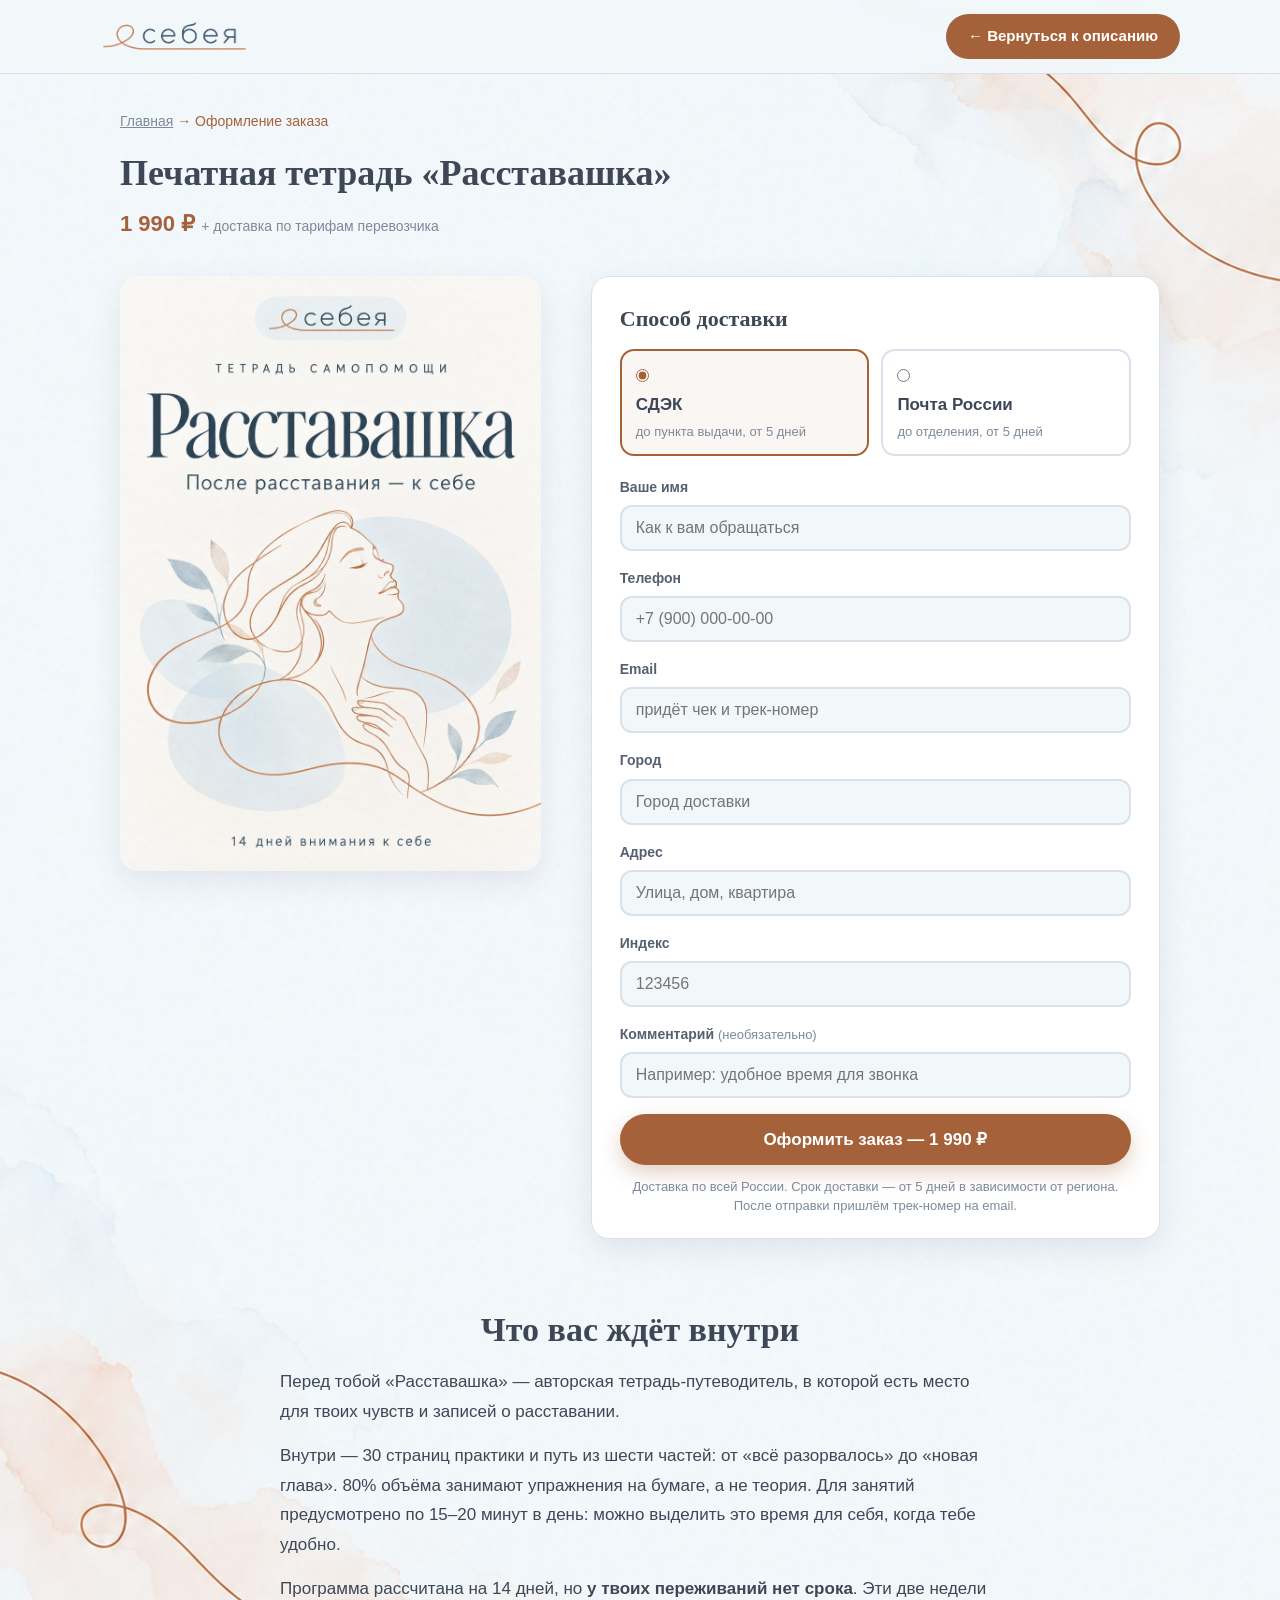
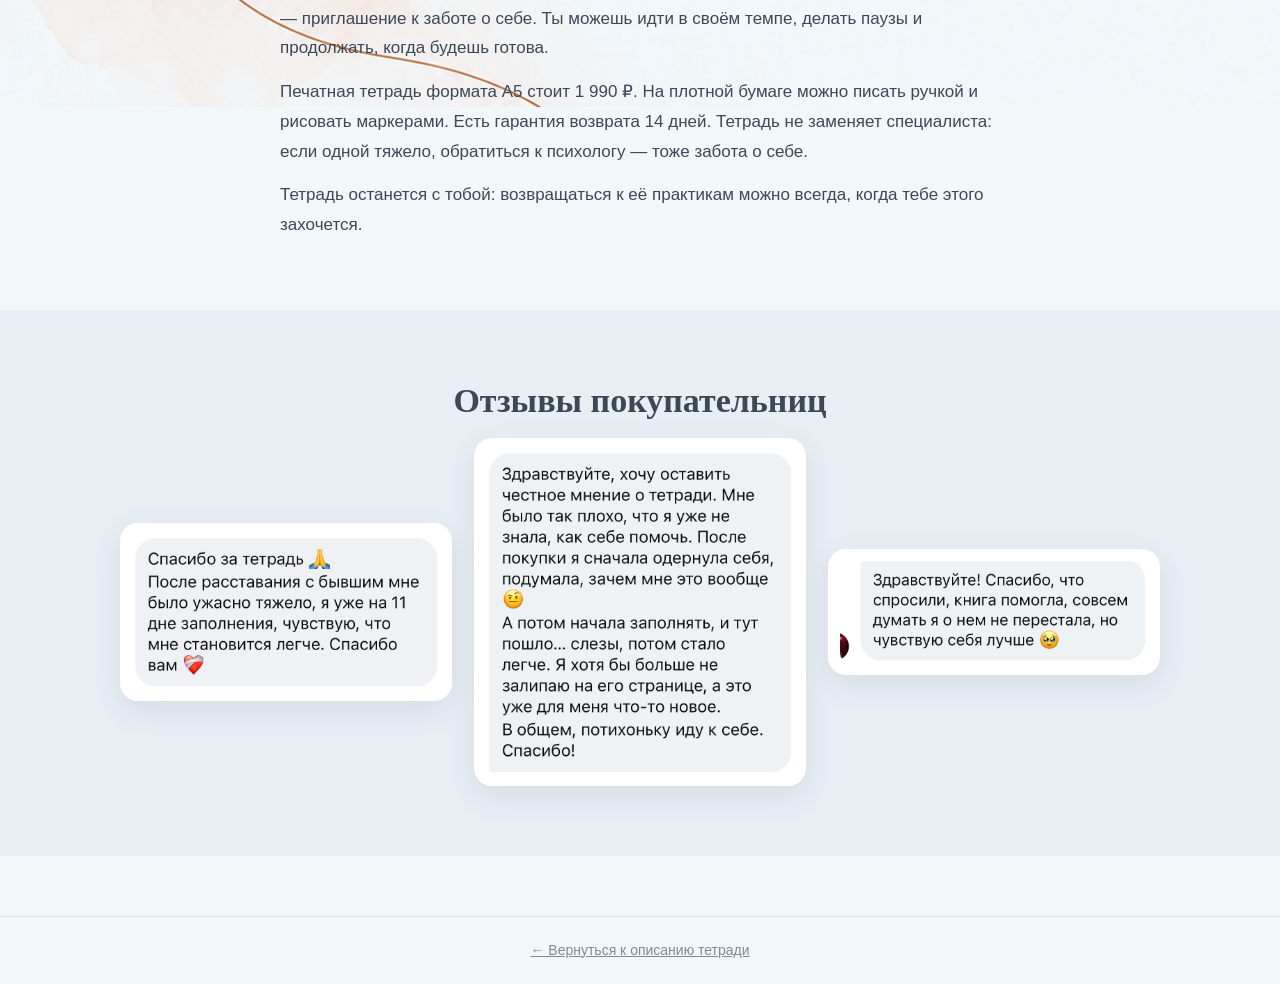
==== checkout-notebook.html @ 8ac8b07c "fix: full-width section backgrounds (checkout-notebook.html)" ====
<!DOCTYPE html>
<html lang="ru">
<head>
  <meta charset="UTF-8">
  <meta name="viewport" content="width=device-width, initial-scale=1.0">
  <title>Оформление заказа — печатная тетрадь «Расставашка» | Себея</title>
  <meta name="description" content="Оформление заказа на печатную тетрадь «Расставашка» — 1 990 ₽. Доставка СДЭК или Почтой России по всей стране.">
  <link rel="stylesheet" href="css/style.css?v=9">
  <link rel="stylesheet" href="css/checkout.css?v=1">
  <link rel="icon" type="image/svg+xml" href="img/logo.svg">

  <!-- Yandex.Metrika counter -->
  <script type="text/javascript">
      (function(m,e,t,r,i,k,a){
          m[i]=m[i]||function(){(m[i].a=m[i].a||[]).push(arguments)};
          m[i].l=1*new Date();
          for (var j = 0; j < document.scripts.length; j++) {if (document.scripts[j].src === r) { return; }}
          k=e.createElement(t),a=e.getElementsByTagName(t)[0],k.async=1,k.src=r,a.parentNode.insertBefore(k,a)
      })(window, document,'script','https://mc.yandex.ru/metrika/tag.js?id=113660247', 'ym');

      ym(113660247, 'init', {ssr:true, webvisor:true, clickmap:true, ecommerce:"dataLayer", referrer: document.referrer, url: location.href, accurateTrackBounce:true, trackLinks:true});
  </script>
  <!-- /Yandex.Metrika counter -->
</head>
<body>
  <noscript><div><img src="https://mc.yandex.ru/watch/113660247" style="position:absolute; left:-9999px;" alt="" /></div></noscript>

  <!-- Шапка -->
  <header class="site-header">
    <div class="container header-inner">
      <a class="logo" href="index.html"><img src="img/logo.png" alt="Себея"></a>
      <a class="header-cta" href="index.html">← Вернуться к описанию</a>
    </div>
  </header>

  <main class="checkout">
    <div class="container">
      <p class="checkout-breadcrumb"><a href="index.html">Главная</a> <span>→ Оформление заказа</span></p>
      <h1 class="checkout-title">Печатная тетрадь «Расставашка»</h1>
      <p class="checkout-price">1 990 ₽ <span class="checkout-price-note">+ доставка по тарифам перевозчика</span></p>

      <div class="checkout-grid">
        <!-- Слева: обложка -->
        <div class="checkout-cover">
          <img src="img/cover.jpg" alt="Обложка печатной тетради «Расставашка» — «Бережно пережить расставание и вернуться к себе»">
        </div>

        <!-- Справа: форма заказа -->
        <form class="checkout-form" data-checkout="notebook" novalidate>
          <h2>Способ доставки</h2>
          <div class="delivery-options">
            <label class="delivery-option is-selected">
              <input type="radio" name="delivery" value="СДЭК" checked>
              <span class="delivery-name">СДЭК</span>
              <span class="delivery-desc">до пункта выдачи, от 5 дней</span>
            </label>
            <label class="delivery-option">
              <input type="radio" name="delivery" value="Почта России">
              <span class="delivery-name">Почта России</span>
              <span class="delivery-desc">до отделения, от 5 дней</span>
            </label>
          </div>

          <div class="field">
            <label for="f-name">Ваше имя</label>
            <input id="f-name" name="name" type="text" required placeholder="Как к вам обращаться" autocomplete="name">
            <span class="field-error">Подскажите имя — так удобнее общаться</span>
          </div>
          <div class="field">
            <label for="f-phone">Телефон</label>
            <input id="f-phone" name="phone" type="tel" required placeholder="+7 (900) 000-00-00" autocomplete="tel">
            <span class="field-error">Нужен телефон — для подтверждения заказа и доставки</span>
          </div>
          <div class="field">
            <label for="f-email">Email</label>
            <input id="f-email" name="email" type="email" required placeholder="придёт чек и трек-номер" autocomplete="email">
            <span class="field-error">Проверьте адрес почты — на неё придёт чек</span>
          </div>
          <div class="field">
            <label for="f-city">Город</label>
            <input id="f-city" name="city" type="text" required placeholder="Город доставки" autocomplete="address-level2">
            <span class="field-error">Подскажите город доставки</span>
          </div>
          <div class="field">
            <label for="f-address">Адрес</label>
            <input id="f-address" name="address" type="text" required placeholder="Улица, дом, квартира" autocomplete="street-address">
            <span class="field-error">Нужен адрес — пункт выдачи или отделение подберём рядом</span>
          </div>
          <div class="field">
            <label for="f-zip">Индекс</label>
            <input id="f-zip" name="zip" type="text" required inputmode="numeric" placeholder="123456" autocomplete="postal-code">
            <span class="field-error">Индекс нужен Почте России, для СДЭК — не обязателен, но помогает</span>
          </div>
          <div class="field">
            <label for="f-comment">Комментарий <span class="optional">(необязательно)</span></label>
            <input id="f-comment" name="comment" type="text" placeholder="Например: удобное время для звонка">
          </div>

          <button type="submit" class="btn btn-primary btn-block">Оформить заказ — 1 990 ₽</button>
          <p class="checkout-small">Доставка по всей России. Срок доставки — от 5 дней в зависимости от региона. После отправки пришлём трек-номер на email.</p>
        </form>
      </div>

    </div>

      <!-- Что вас ждёт внутри -->
      <section class="section">
        <div class="container">
        <h2 class="section-title">Что вас ждёт внутри</h2>
        <!-- Текст от ChatGPT (финальная версия) -->
        <div class="checkout-text">
          <p>Перед тобой «Расставашка» — авторская тетрадь-путеводитель, в которой есть место для твоих чувств и записей о расставании.</p>

          <p>Внутри — 30 страниц практики и путь из шести частей: от «всё разорвалось» до «новая глава». 80% объёма занимают упражнения на бумаге, а не теория. Для занятий предусмотрено по 15–20 минут в день: можно выделить это время для себя, когда тебе удобно.</p>

          <p>Программа рассчитана на 14 дней, но <b>у твоих переживаний нет срока</b>. Эти две недели — приглашение к заботе о себе. Ты можешь идти в своём темпе, делать паузы и продолжать, когда будешь готова.</p>

          <p>Печатная тетрадь формата А5 стоит 1 990 ₽. На плотной бумаге можно писать ручкой и рисовать маркерами. Есть гарантия возврата 14 дней. Тетрадь не заменяет специалиста: если одной тяжело, обратиться к психологу — тоже забота о себе.</p>

          <p>Тетрадь останется с тобой: возвращаться к её практикам можно всегда, когда тебе этого захочется.</p>
        </div>
        </div>
      </section>

      <!-- Отзывы -->
      <section class="section section-alt">
        <div class="container">
        <h2 class="section-title">Отзывы покупательниц</h2>
        <div class="reviews-grid">
          <!-- Отзывы: файлы в img/reviews/ (otziv-1.png … otziv-3.png).
               Новый отзыв — добавь <figure class="review-card"><img src="img/reviews/otziv-N.png" alt="…"></figure> -->
          <figure class="review-card">
            <img src="img/reviews/otziv-2.png" alt="Скрин отзыва: «я уже на 11 дне заполнения, чувствую, что мне становится легче»">
          </figure>
          <figure class="review-card">
            <img src="img/reviews/otziv-1.png" alt="Скрин отзыва: «начала заполнять, и тут пошло… слёзы, потом стало легче. Я хотя бы больше не залипаю на его странице»">
          </figure>
          <figure class="review-card">
            <img src="img/reviews/otziv-3.png" alt="Скрин отзыва: «совсем думать о нём не перестала, но чувствую себя лучше»">
          </figure>
        </div>
        </div>
      </section>
  </main>

  <footer class="checkout-footer">
    <div class="container">
      <a href="index.html">← Вернуться к описанию тетради</a>
    </div>
  </footer>

  <script src="js/main.js?v=10"></script>
  <script src="js/checkout.js?v=1"></script>
</body>
</html>
---- css/style.css ----
/* ============================================================
   СЕБЕЯ — бренд авторских психологических путеводителей
   Палитра из логотипа: нежно-голубоватый фон, чернильные
   буквы, медная петля
   ============================================================ */

:root {
  --bg: #F2F7FA;
  --bg-soft: #E7EEF4;
  --text: #3E4756;
  --primary: #A5623A;
  --primary-dark: #8A4E2C;
  --secondary: #556070;
  --muted: #7E8A99;
  --line: #D9E2EA;
  --white: #FFFFFF;
  --shadow: 0 10px 30px rgba(62, 71, 86, 0.10);
  --radius: 18px;
}

* { box-sizing: border-box; margin: 0; padding: 0; }

html { scroll-behavior: smooth; }

body {
  font-family: "Trebuchet MS", Verdana, Arial, sans-serif;
  background-color: var(--bg);
  background-image: url("../img/bg.jpg");
  background-repeat: no-repeat;
  background-position: center top;
  background-size: cover;
  background-attachment: fixed;
  color: var(--text);
  line-height: 1.65;
  font-size: 17px;
}

h1, h2, h3 { font-family: Georgia, "Times New Roman", serif; line-height: 1.25; }

img { max-width: 100%; display: block; }

a { color: var(--primary); }
a:hover { color: var(--primary-dark); }

.container { max-width: 1080px; margin: 0 auto; padding: 0 20px; }

/* ---------- Кнопки ---------- */

.btn {
  display: inline-block;
  border: none;
  cursor: pointer;
  text-decoration: none;
  font-family: inherit;
  font-size: 17px;
  font-weight: bold;
  padding: 15px 32px;
  border-radius: 999px;
  transition: transform 0.15s ease, background 0.15s ease, box-shadow 0.15s ease;
  text-align: center;
}

.btn-primary {
  background: var(--primary);
  color: var(--white);
  box-shadow: 0 8px 20px rgba(165, 98, 58, 0.30);
}
.btn-primary:hover {
  background: var(--primary-dark);
  color: var(--white);
  transform: translateY(-2px);
}

.btn-ghost {
  background: transparent;
  color: var(--primary);
  border: 2px solid var(--primary);
}
.btn-ghost:hover { background: rgba(165, 98, 58, 0.08); color: var(--primary-dark); }

.btn-block { display: block; width: 100%; }
.btn:disabled { opacity: 0.5; cursor: not-allowed; transform: none; }

/* ---------- Шапка ---------- */

.site-header {
  position: sticky;
  top: 0;
  z-index: 50;
  background: rgba(242, 247, 250, 0.95);
  backdrop-filter: blur(6px);
  border-bottom: 1px solid var(--line);
}

.header-inner {
  display: flex;
  align-items: center;
  justify-content: space-between;
  gap: 20px;
  padding: 14px 0;
}

.logo {
  display: inline-flex;
  align-items: center;
  flex-shrink: 0;
  text-decoration: none;
}
.logo img {
  height: 34px;
  width: auto;
  display: block;
}

.main-nav { display: flex; gap: 26px; flex-wrap: wrap; }
.main-nav a {
  color: var(--muted);
  text-decoration: none;
  font-size: 15px;
}
.main-nav a:hover { color: var(--primary); }

.header-cta {
  background: var(--primary);
  color: var(--white);
  border-radius: 999px;
  padding: 10px 22px;
  font-weight: bold;
  text-decoration: none;
  font-size: 15px;
  transition: background 0.15s, transform 0.15s;
}
.header-cta:hover { background: var(--primary-dark); color: var(--white); transform: translateY(-1px); }

/* ---------- Hero ---------- */

.hero { padding: 70px 0 80px; }

.hero-grid {
  display: grid;
  grid-template-columns: 1.1fr 0.9fr;
  gap: 50px;
  align-items: center;
}

.eyebrow {
  display: inline-block;
  background: var(--bg-soft);
  border-radius: 999px;
  padding: 7px 16px;
  font-size: 14px;
  letter-spacing: 2px;
  text-transform: uppercase;
  color: var(--secondary);
  font-weight: bold;
  margin-bottom: 22px;
}

.hero h1 { font-size: 44px; margin-bottom: 20px; }
.hero h1 em { color: var(--primary); font-style: normal; }

.lead { font-size: 19px; color: var(--muted); margin-bottom: 30px; max-width: 520px; }

.hero-actions { display: flex; align-items: center; gap: 14px; flex-wrap: wrap; margin-bottom: 22px; }

.hero-note { font-size: 14px; color: var(--muted); }

.hero-image { position: relative; }
.hero-image img { border-radius: var(--radius); box-shadow: var(--shadow); }

/* ---------- Секции ---------- */

.section { padding: 70px 0; }
.section-alt { background: var(--bg-soft); }

.section-title {
  font-size: 34px;
  text-align: center;
  margin-bottom: 16px;
}
.section-sub {
  text-align: center;
  color: var(--muted);
  max-width: 640px;
  margin: 0 auto 46px;
}

/* ---------- Блок «знакомо?» ---------- */

.pains-grid {
  display: grid;
  grid-template-columns: repeat(3, 1fr);
  gap: 22px;
}

.pain {
  background: var(--white);
  border-radius: var(--radius);
  padding: 28px;
  box-shadow: var(--shadow);
}
.pain h3 { font-size: 20px; margin-bottom: 10px; }
.pain p { color: var(--muted); font-size: 15px; }
.pain .num {
  display: inline-flex;
  width: 42px; height: 42px;
  border-radius: 50%;
  background: rgba(165, 98, 58, 0.14);
  color: var(--primary);
  align-items: center;
  justify-content: center;
  font-weight: bold;
  font-size: 18px;
  margin-bottom: 14px;
  font-family: Georgia, serif;
}

/* ---------- Что внутри ---------- */

.parts { display: grid; grid-template-columns: repeat(2, 1fr); gap: 22px; }

.part {
  display: flex;
  gap: 20px;
  background: var(--white);
  border-radius: var(--radius);
  padding: 26px;
  box-shadow: var(--shadow);
  align-items: flex-start;
}
.part-icon {
  flex: none;
  width: 64px;
  display: flex;
  align-items: center;
  justify-content: center;
}
.part-icon img { width: 100%; height: auto; display: block; }

/* ---------- Декоративные полосы и разделители ---------- */

.decor-band {
  display: flex;
  justify-content: center;
  padding: 0 20px 26px;
}
.decor-band img {
  width: min(430px, 86vw);
  height: auto;
}

.section-divider {
  display: flex;
  justify-content: center;
  padding-top: 46px;
}
.section-divider img {
  width: min(680px, 92%);
  height: auto;
  opacity: 0.9;
}
.part h3 { font-size: 19px; margin-bottom: 6px; }
.part p { color: var(--muted); font-size: 15px; }

/* ---------- Преимущества ---------- */

.features-grid {
  display: grid;
  grid-template-columns: repeat(4, 1fr);
  gap: 22px;
}
.feature {
  text-align: center;
  padding: 30px 20px;
  background: var(--white);
  border-radius: var(--radius);
  box-shadow: var(--shadow);
}
.feature .icon {
  font-size: 40px;
  display: block;
  margin-bottom: 12px;
}
.feature h3 { font-size: 18px; margin-bottom: 8px; }
.feature p { font-size: 14px; color: var(--muted); }

/* ---------- Карточки товаров (PDF / печатная) ---------- */

.plan-cards { display: grid; grid-template-columns: repeat(2, 1fr); gap: 26px; align-items: stretch; }

.plan {
  position: relative;
  background: var(--white);
  border: 2px solid var(--line);
  border-radius: var(--radius);
  padding: 36px 32px;
  box-shadow: var(--shadow);
  display: flex;
  flex-direction: column;
  text-align: center;
}
.plan.best { border: 3px solid var(--primary); }

.plan-badge {
  position: absolute;
  top: -15px;
  left: 50%;
  transform: translateX(-50%);
  background: var(--primary);
  color: var(--white);
  border-radius: 999px;
  padding: 6px 18px;
  font-size: 13px;
  font-weight: bold;
  letter-spacing: 1px;
  text-transform: uppercase;
  white-space: nowrap;
}

.plan .plan-name { font-size: 14px; font-weight: bold; letter-spacing: 2px; text-transform: uppercase; color: var(--muted); }
.plan .plan-price { font-family: Georgia, serif; font-size: 42px; margin: 12px 0 4px; }
.plan .plan-old { color: var(--muted); text-decoration: line-through; font-size: 16px; margin-bottom: 4px; }
.plan .plan-save { font-size: 14px; color: var(--primary); font-weight: bold; margin-bottom: 18px; }
.plan ul { list-style: none; text-align: left; margin-bottom: 24px; flex: 1; }
.plan li { padding: 7px 0; font-size: 15px; }
.plan li::before { content: "✓"; color: var(--primary); font-weight: bold; margin-right: 10px; }
.plan li.deny::before { content: "—"; color: var(--muted); }

.plan .btn { width: 100%; }

/* ---------- Сравнение с психологом ---------- */

.compare-grid { display: grid; grid-template-columns: repeat(2, 1fr); gap: 26px; align-items: stretch; }

.compare-note {
  text-align: center;
  font-size: 15px;
  color: var(--muted);
  max-width: 720px;
  margin: 30px auto 0;
}

.compare-gain {
  display: flex;
  justify-content: center;
  gap: 40px;
  flex-wrap: wrap;
  margin-top: 34px;
}
.gain-item {
  background: var(--white);
  border-radius: 16px;
  box-shadow: var(--shadow);
  padding: 20px 30px;
  text-align: center;
}
.gain-item .gain-num { font-family: Georgia, serif; font-size: 30px; font-weight: bold; color: var(--primary); }
.gain-item .gain-label { font-size: 14px; color: var(--muted); }

/* ---------- Как получишь ---------- */

.steps { display: grid; grid-template-columns: repeat(3, 1fr); gap: 22px; counter-reset: step; }
.step {
  position: relative;
  background: var(--white);
  border-radius: var(--radius);
  padding: 30px 26px;
  box-shadow: var(--shadow);
}
.step::before {
  counter-increment: step;
  content: counter(step);
  position: absolute;
  top: -18px; left: 26px;
  background: var(--primary);
  color: var(--white);
  width: 36px; height: 36px;
  border-radius: 50%;
  display: flex;
  align-items: center;
  justify-content: center;
  font-weight: bold;
  font-family: Georgia, serif;
  font-size: 18px;
}
.step h3 { font-size: 19px; margin-bottom: 8px; margin-top: 8px; }
.step p { font-size: 15px; color: var(--muted); }

/* ---------- Отзывы ---------- */

.reviews-grid { display: grid; grid-template-columns: repeat(3, 1fr); gap: 22px; }
.review {
  background: var(--white);
  border-radius: var(--radius);
  padding: 28px;
  box-shadow: var(--shadow);
  display: flex;
  flex-direction: column;
  gap: 14px;
}
.review .stars { color: #E8A93C; letter-spacing: 3px; font-size: 18px; }
.review p { font-size: 15px; flex: 1; }
.review-author {
  display: flex;
  align-items: center;
  gap: 12px;
  font-size: 14px;
  color: var(--muted);
  font-weight: bold;
}
.review-author img {
  width: 44px;
  height: auto;
  display: block;
}

/* ---------- FAQ ---------- */

.faq { max-width: 760px; margin: 0 auto; }
.faq details {
  background: var(--white);
  border-radius: 14px;
  box-shadow: var(--shadow);
  margin-bottom: 14px;
  padding: 0 26px;
  overflow: hidden;
}
.faq summary {
  cursor: pointer;
  list-style: none;
  font-weight: bold;
  font-size: 17px;
  padding: 20px 0;
  position: relative;
}
.faq summary::after {
  content: "+";
  position: absolute;
  right: 4px; top: 50%;
  transform: translateY(-50%);
  font-size: 24px;
  color: var(--primary);
}
.faq details[open] summary::after { content: "–"; }
.faq details p { padding: 0 0 20px; color: var(--muted); font-size: 15px; }

/* ---------- Финальный CTA ---------- */

.final-cta {
  background: linear-gradient(135deg, var(--primary) 0%, var(--primary-dark) 100%);
  color: var(--white);
  text-align: center;
  padding: 80px 0;
  border-radius: 28px;
  margin: 70px 20px;
}
.final-cta h2 { font-size: 36px; margin-bottom: 14px; }
.final-cta p { opacity: 0.9; max-width: 560px; margin: 0 auto 30px; }
.final-cta-actions { display: flex; justify-content: center; gap: 14px; flex-wrap: wrap; }
.final-cta .btn { background: var(--white); color: var(--primary-dark); }
.final-cta .btn:hover { background: var(--bg-soft); transform: translateY(-2px); }
.final-cta .btn-ghost {
  background: transparent;
  color: var(--white);
  border: 2px solid rgba(255, 255, 255, 0.85);
}
.final-cta .btn-ghost:hover { background: rgba(255, 255, 255, 0.12); color: var(--white); }

/* ---------- Подвал ---------- */

.site-footer {
  border-top: 1px solid var(--line);
  padding: 40px 0;
  color: var(--muted);
  font-size: 14px;
}
.footer-inner {
  display: flex;
  justify-content: space-between;
  align-items: center;
  gap: 20px;
  flex-wrap: wrap;
}
.footer-links { display: flex; gap: 22px; }
.footer-links a { color: var(--muted); text-decoration: none; }
.footer-links a:hover { color: var(--primary); }

/* ---------- Уведомления ---------- */

.toast {
  position: fixed;
  bottom: 26px;
  left: 50%;
  transform: translateX(-50%) translateY(20px);
  background: var(--text);
  color: var(--white);
  padding: 14px 26px;
  border-radius: 999px;
  font-size: 15px;
  opacity: 0;
  pointer-events: none;
  transition: opacity 0.25s ease, transform 0.25s ease;
  z-index: 100;
  box-shadow: var(--shadow);
}
.toast.show { opacity: 1; transform: translateX(-50%) translateY(0); }

/* ---------- Адаптивность ---------- */

@media (max-width: 900px) {
  .hero-grid { grid-template-columns: 1fr; }
  .hero h1 { font-size: 34px; }
  .pains-grid, .features-grid, .reviews-grid, .steps, .plan-cards, .compare-grid { grid-template-columns: 1fr 1fr; }
  .parts { grid-template-columns: 1fr; }
}

@media (max-width: 560px) {
  .pains-grid, .features-grid, .reviews-grid, .steps, .plan-cards, .compare-grid { grid-template-columns: 1fr; }
  .main-nav { display: none; }
  .compare-gain { gap: 14px; }

  /* Шапка на телефоне: просторные отступы от краёв экрана */
  .site-header .container { padding: 0 24px; }
  .header-inner { padding: 10px 0; }
  .logo img { height: 24px; }
  .header-cta { padding: 8px 14px; font-size: 13px; }

  /* Плашка-подпись: текст по центру, на двух строках */
  .eyebrow { display: block; text-align: center; }
}
---- css/checkout.css ----
/* ============================================================
   СЕБЕЯ — стили чекаут-страниц (checkout-notebook.html, checkout-pdf.html)
   Палитра и кнопки наследуются из style.css
   ============================================================ */

/* ---------- Хлебная крошка и заголовок ---------- */

.checkout { padding: 36px 0 60px; }

.checkout-breadcrumb {
  font-size: 14px;
  color: var(--muted);
  margin-bottom: 18px;
}
.checkout-breadcrumb a { color: var(--muted); }
.checkout-breadcrumb span { color: var(--primary); }

.checkout-title { font-size: 36px; margin-bottom: 10px; }

.checkout-price { font-size: 22px; color: var(--primary); font-weight: bold; margin-bottom: 34px; }
.checkout-price .checkout-price-note { font-size: 14px; color: var(--muted); font-weight: normal; }

/* ---------- Сетка: обложка + форма ---------- */

.checkout-grid {
  display: grid;
  grid-template-columns: 0.85fr 1.15fr;
  gap: 50px;
  align-items: start;
}

.checkout-cover img {
  border-radius: var(--radius);
  box-shadow: var(--shadow);
  width: 100%;
}

/* ---------- Форма ---------- */

.checkout-form {
  background: var(--white);
  border: 1px solid var(--line);
  border-radius: var(--radius);
  padding: 28px 28px 22px;
  box-shadow: var(--shadow);
}

.checkout-form h2 { font-size: 22px; margin-bottom: 16px; }

.delivery-options { display: grid; grid-template-columns: 1fr 1fr; gap: 12px; margin-bottom: 20px; }

.delivery-option {
  display: block;
  border: 2px solid var(--line);
  border-radius: 14px;
  padding: 12px 14px;
  cursor: pointer;
  transition: border-color 0.15s, background 0.15s;
}
.delivery-option:hover { border-color: var(--primary); }
.delivery-option input { margin-right: 8px; accent-color: var(--primary); }
.delivery-option.is-selected {
  border-color: var(--primary);
  background: rgba(165, 98, 58, 0.06);
}
.delivery-name { font-weight: bold; display: block; }
.delivery-desc { font-size: 13px; color: var(--muted); display: block; margin-top: 2px; }

.field { margin-bottom: 16px; }
.field label {
  display: block;
  font-size: 14px;
  color: var(--secondary);
  margin-bottom: 6px;
  font-weight: bold;
}
.field .optional { color: var(--muted); font-weight: normal; font-size: 13px; }
.field input {
  width: 100%;
  font-family: inherit;
  font-size: 16px;
  color: var(--text);
  background: var(--bg);
  border: 2px solid var(--line);
  border-radius: 12px;
  padding: 12px 14px;
  outline: none;
  transition: border-color 0.15s;
}
.field input:focus { border-color: var(--primary); }
.field input.is-invalid { border-color: #C0392B; }

.field-error { display: none; font-size: 13px; color: #C0392B; margin-top: 5px; }
.field-error.is-visible { display: block; }

.checkout-small {
  font-size: 13px;
  color: var(--muted);
  text-align: center;
  margin-top: 12px;
  line-height: 1.5;
}

/* ---------- Текст «что вас ждёт» ---------- */

.checkout-text {
  max-width: 720px;
  margin: 0 auto;
  font-size: 17px;
  color: var(--text);
  line-height: 1.75;
}
.checkout-text p + p { margin-top: 14px; }
.checkout-text ul { margin: 14px 0 0 22px; }
.checkout-text li { margin-bottom: 6px; }
.checkout-text .accent { color: var(--primary); font-weight: bold; }

/* ---------- Отзывы: сетка — все три карточки видны сразу ---------- */

.reviews-grid {
  display: grid;
  grid-template-columns: repeat(3, 1fr);
  gap: 22px;
  align-items: center; /* середины карточек идут по одной невидимой полосе */
}

.review-card {
  background: var(--white);
  border-radius: var(--radius);
  box-shadow: var(--shadow);
  padding: 12px;
  margin: 0;
  display: flex;
  flex-direction: column;
}
.review-card img {
  width: 100%;
  height: auto;
  border-radius: 10px;
  display: block;
}

/* ---------- Подвал чекаута ---------- */

.checkout-footer {
  border-top: 1px solid var(--line);
  padding: 22px 0;
  font-size: 14px;
  color: var(--muted);
  text-align: center;
}
.checkout-footer a { color: var(--muted); }

/* ---------- Адаптив ---------- */

@media (max-width: 780px) {
  .checkout-grid { grid-template-columns: 1fr; gap: 28px; }
  .checkout-cover { max-width: 420px; margin: 0 auto; }
  .checkout-title { font-size: 30px; }
  .checkout-form { padding: 20px 18px 16px; }
  .reviews-grid { grid-template-columns: 1fr; }
}
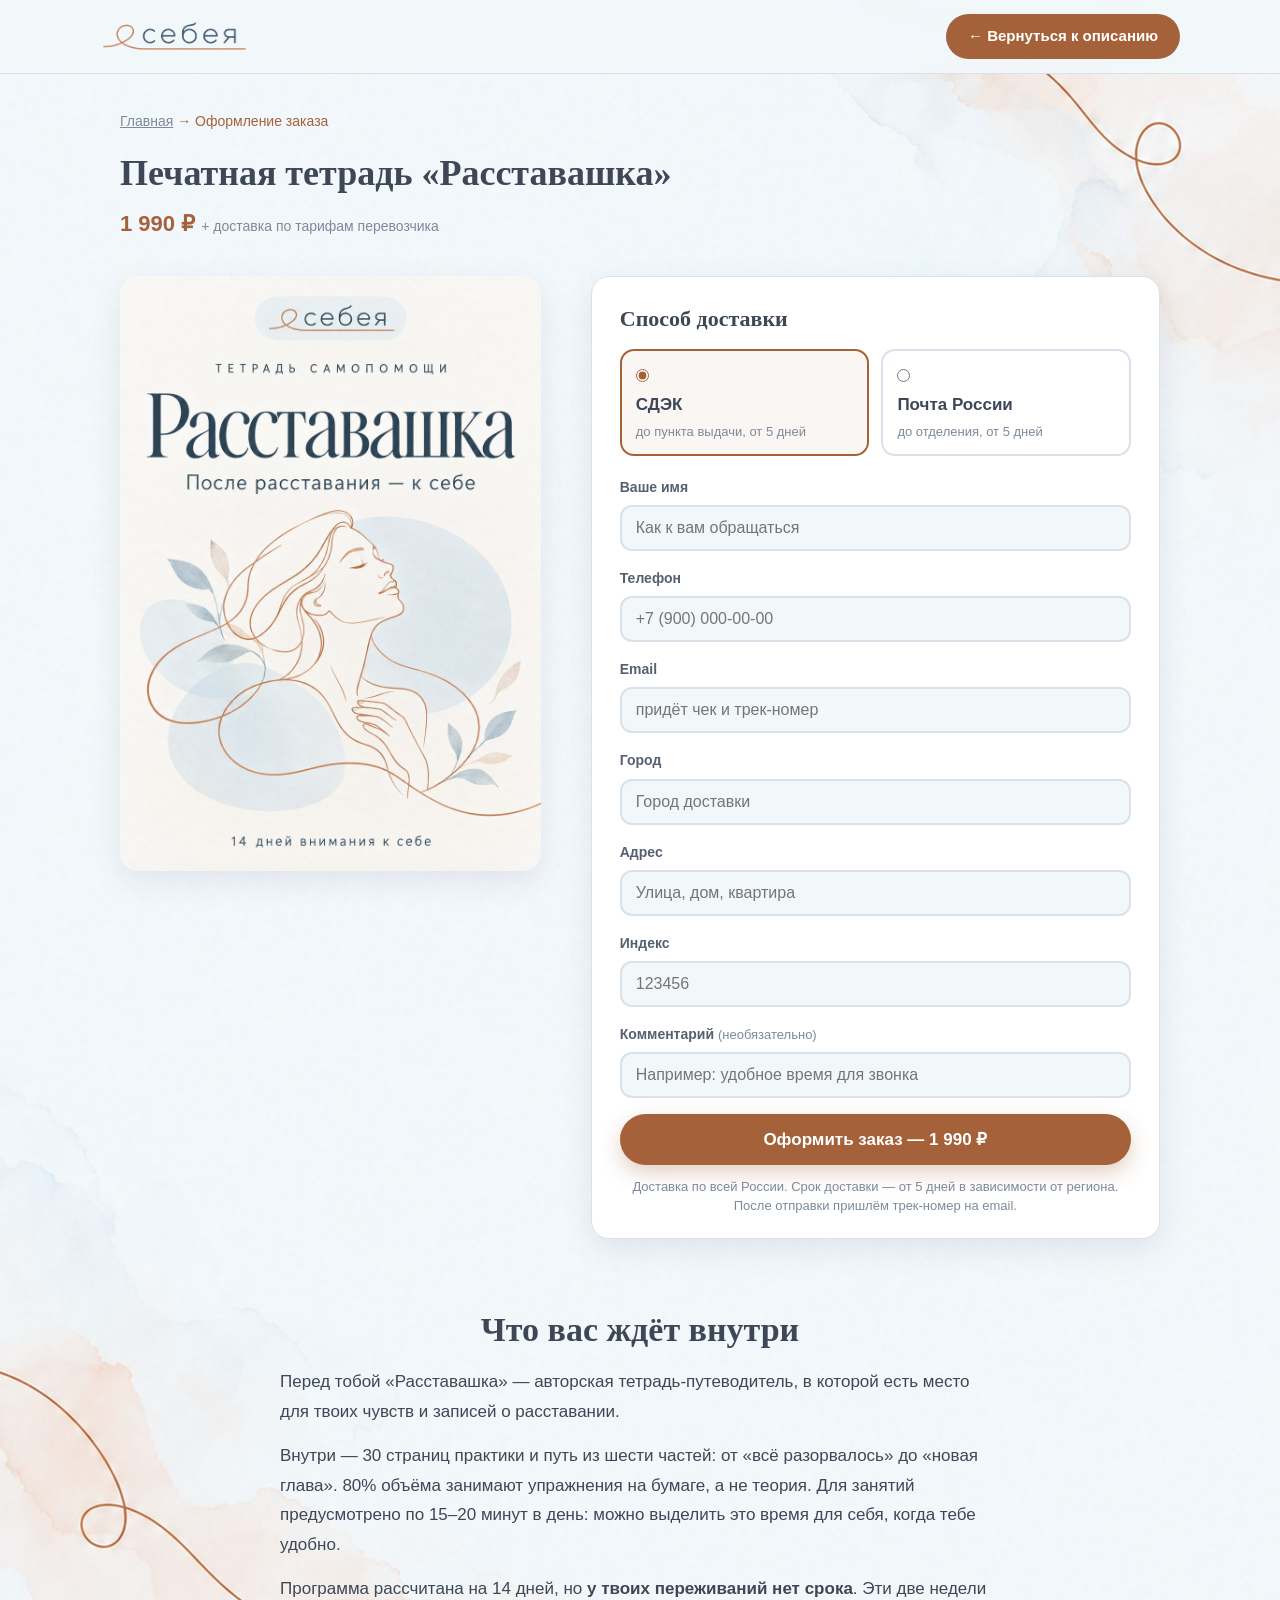
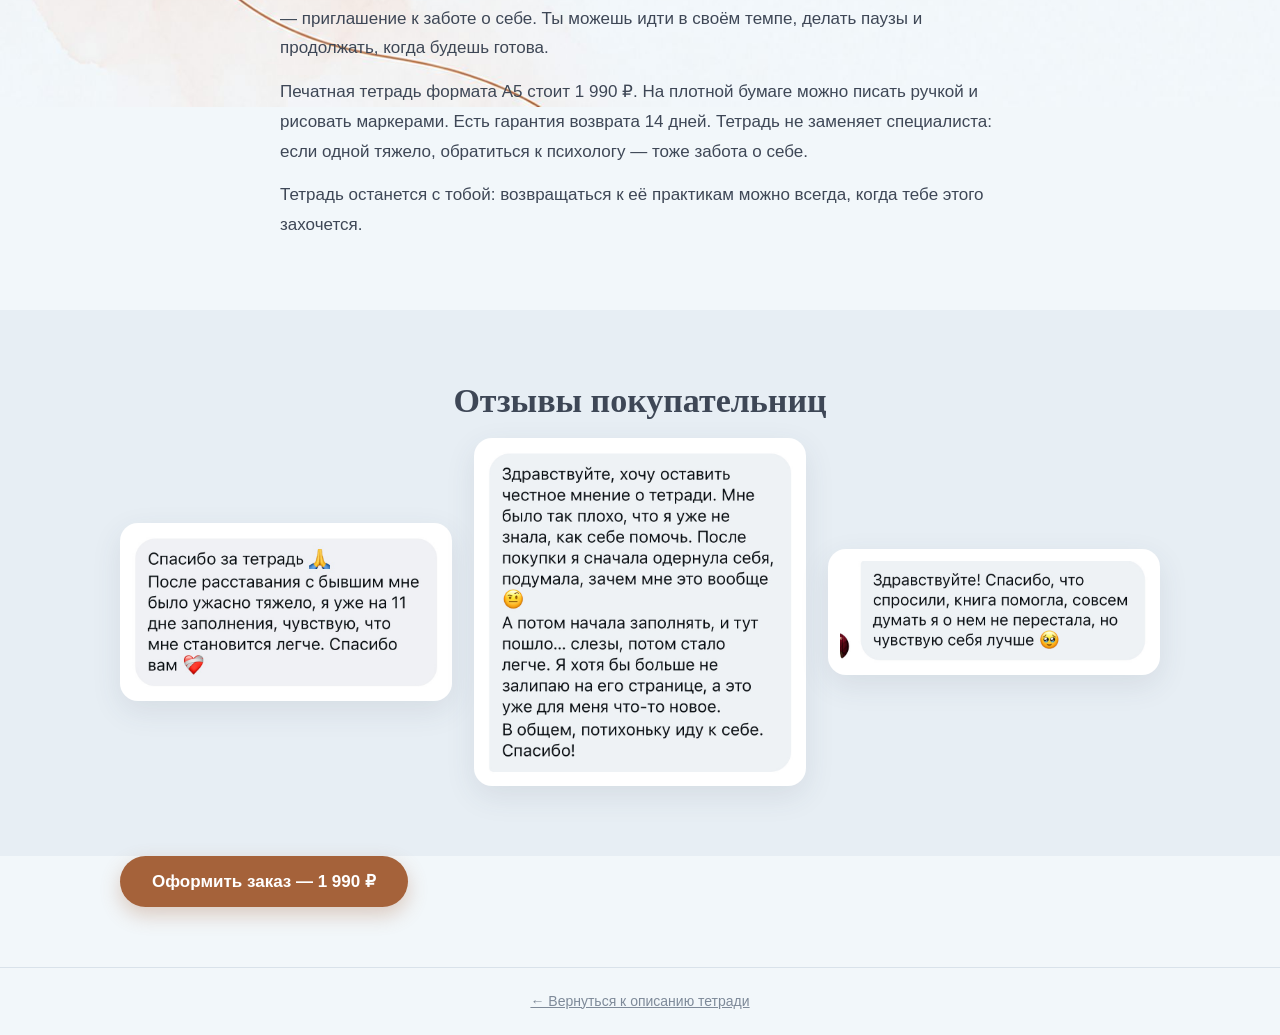
==== commit 6cefa019: "feat: bottom CTA button + scroll-to-invalid (checkout-notebook.html)" ====
--- a/checkout-notebook.html
+++ b/checkout-notebook.html
@@ -141,6 +141,13 @@
         </div>
         </div>
       </section>
+
+      <!-- Нижняя кнопка заказа -->
+      <section class="checkout-bottom-cta">
+        <div class="container">
+          <button type="button" class="btn btn-primary" data-submit-checkout="notebook">Оформить заказ — 1 990 ₽</button>
+        </div>
+      </section>
   </main>
 
   <footer class="checkout-footer">
@@ -150,6 +157,6 @@
   </footer>
 
   <script src="js/main.js?v=10"></script>
-  <script src="js/checkout.js?v=1"></script>
+  <script src="js/checkout.js?v=2"></script>
 </body>
 </html>
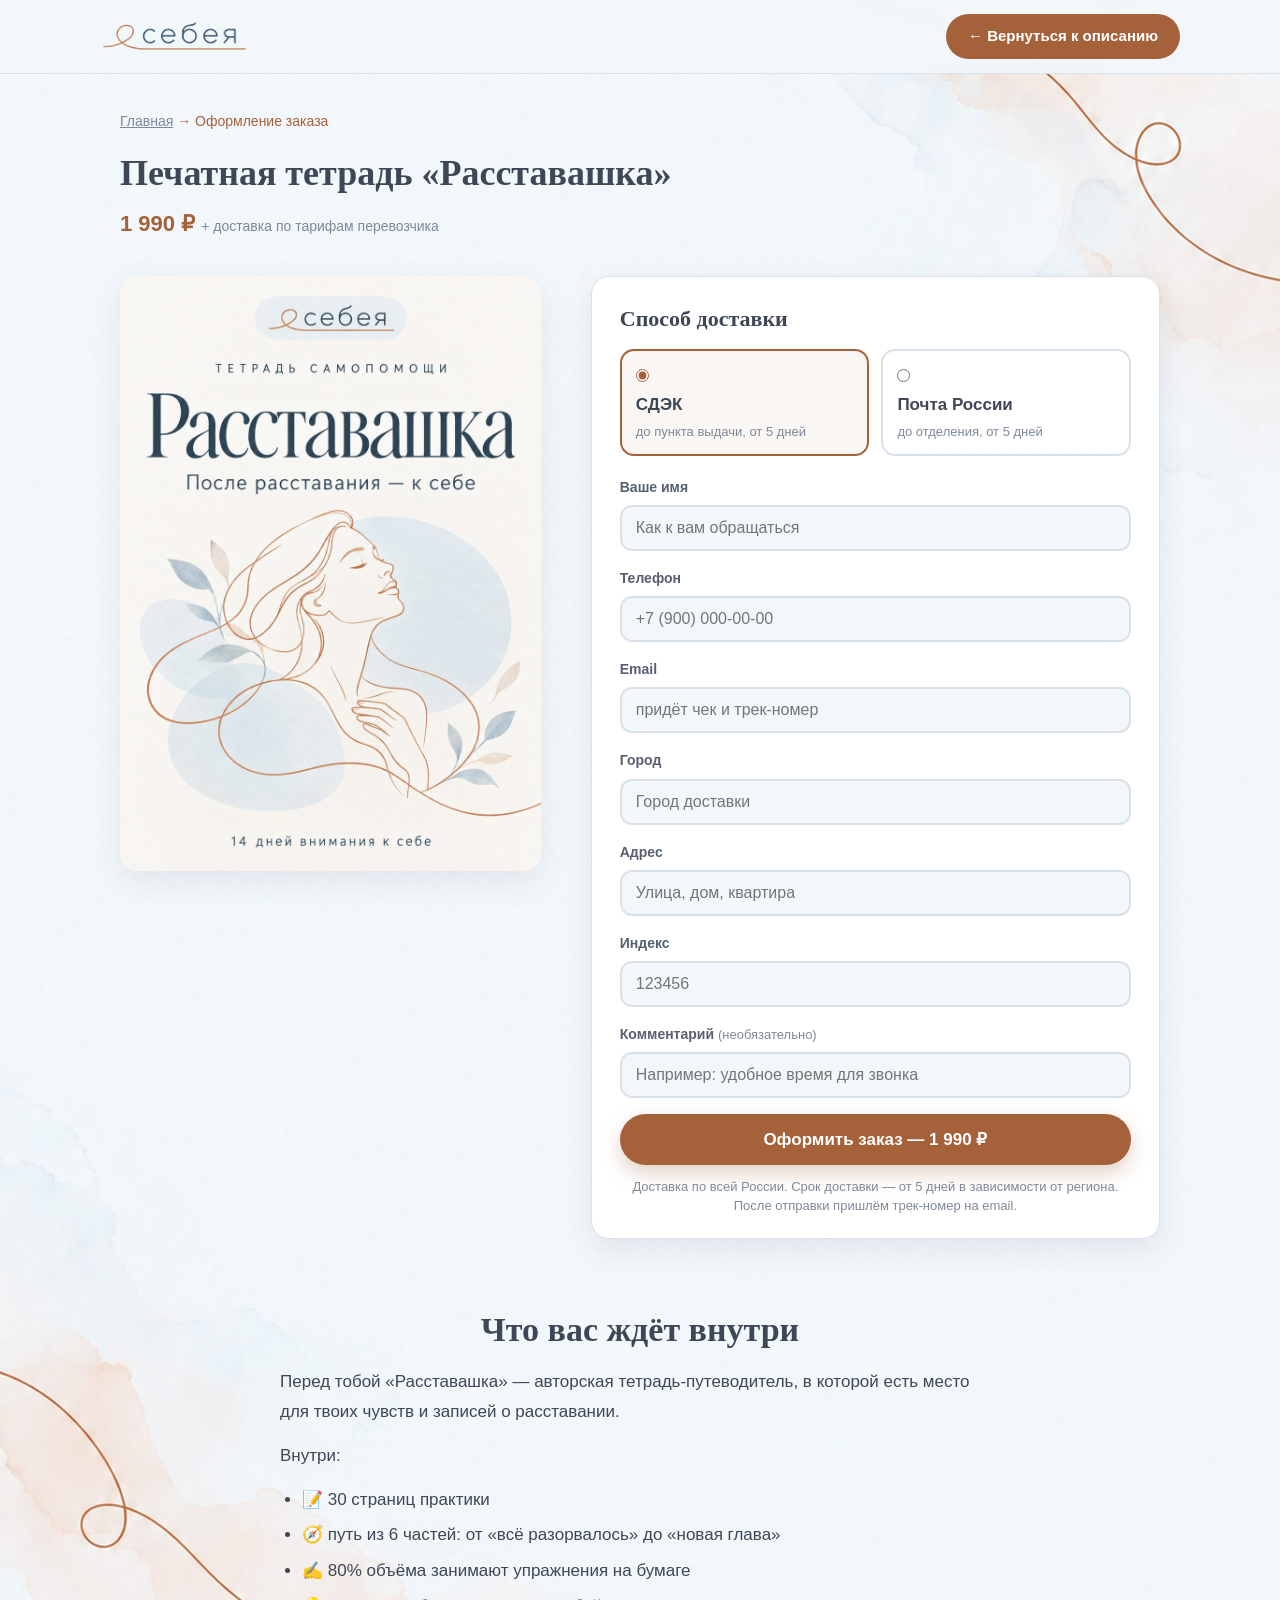
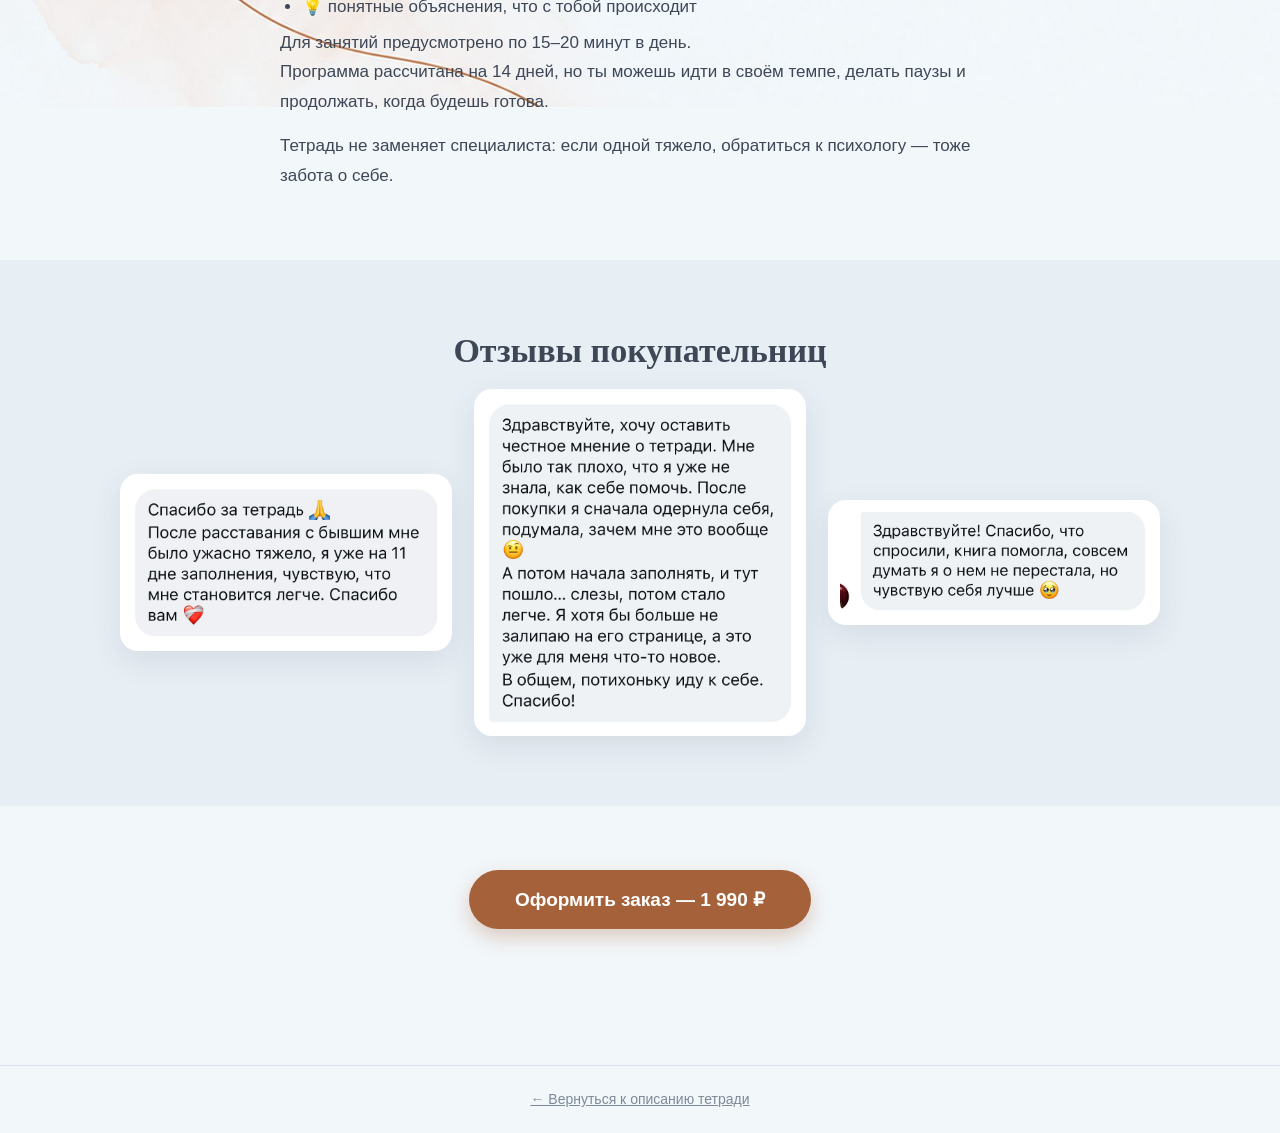
==== commit a737c047: "update: unified checkout text with inside-list (checkout-notebook.html)" ====
--- a/checkout-notebook.html
+++ b/checkout-notebook.html
@@ -6,7 +6,7 @@
   <title>Оформление заказа — печатная тетрадь «Расставашка» | Себея</title>
   <meta name="description" content="Оформление заказа на печатную тетрадь «Расставашка» — 1 990 ₽. Доставка СДЭК или Почтой России по всей стране.">
   <link rel="stylesheet" href="css/style.css?v=9">
-  <link rel="stylesheet" href="css/checkout.css?v=1">
+  <link rel="stylesheet" href="css/checkout.css?v=2">
   <link rel="icon" type="image/svg+xml" href="img/logo.svg">
 
   <!-- Yandex.Metrika counter -->
@@ -107,17 +107,21 @@
       <section class="section">
         <div class="container">
         <h2 class="section-title">Что вас ждёт внутри</h2>
-        <!-- Текст от ChatGPT (финальная версия) -->
+        <!-- Текст финальный (обновлён по запросу команды, 28.10.2026) -->
         <div class="checkout-text">
           <p>Перед тобой «Расставашка» — авторская тетрадь-путеводитель, в которой есть место для твоих чувств и записей о расставании.</p>
 
-          <p>Внутри — 30 страниц практики и путь из шести частей: от «всё разорвалось» до «новая глава». 80% объёма занимают упражнения на бумаге, а не теория. Для занятий предусмотрено по 15–20 минут в день: можно выделить это время для себя, когда тебе удобно.</p>
+          <p class="inside-head">Внутри:</p>
+          <ul class="inside-list">
+            <li>📝 30 страниц практики</li>
+            <li>🧭 путь из 6 частей: от «всё разорвалось» до «новая глава»</li>
+            <li>✍️ 80% объёма занимают упражнения на бумаге</li>
+            <li>💡 понятные объяснения, что с тобой происходит</li>
+          </ul>
 
-          <p>Программа рассчитана на 14 дней, но <b>у твоих переживаний нет срока</b>. Эти две недели — приглашение к заботе о себе. Ты можешь идти в своём темпе, делать паузы и продолжать, когда будешь готова.</p>
+          <p>Для занятий предусмотрено по 15–20 минут в день.<br>Программа рассчитана на 14 дней, но ты можешь идти в своём темпе, делать паузы и продолжать, когда будешь готова.</p>
 
-          <p>Печатная тетрадь формата А5 стоит 1 990 ₽. На плотной бумаге можно писать ручкой и рисовать маркерами. Есть гарантия возврата 14 дней. Тетрадь не заменяет специалиста: если одной тяжело, обратиться к психологу — тоже забота о себе.</p>
-
-          <p>Тетрадь останется с тобой: возвращаться к её практикам можно всегда, когда тебе этого захочется.</p>
+          <p>Тетрадь не заменяет специалиста: если одной тяжело, обратиться к психологу — тоже забота о себе.</p>
         </div>
         </div>
       </section>
--- a/css/checkout.css
+++ b/css/checkout.css
@@ -140,6 +140,17 @@
   display: block;
 }
 
+/* ---------- Нижняя кнопка заказа (под отзывами) ---------- */
+
+.checkout-bottom-cta {
+  padding: 64px 0 76px;
+  text-align: center;
+}
+.checkout-bottom-cta .btn {
+  font-size: 19px;
+  padding: 18px 46px;
+}
+
 /* ---------- Подвал чекаута ---------- */
 
 .checkout-footer {
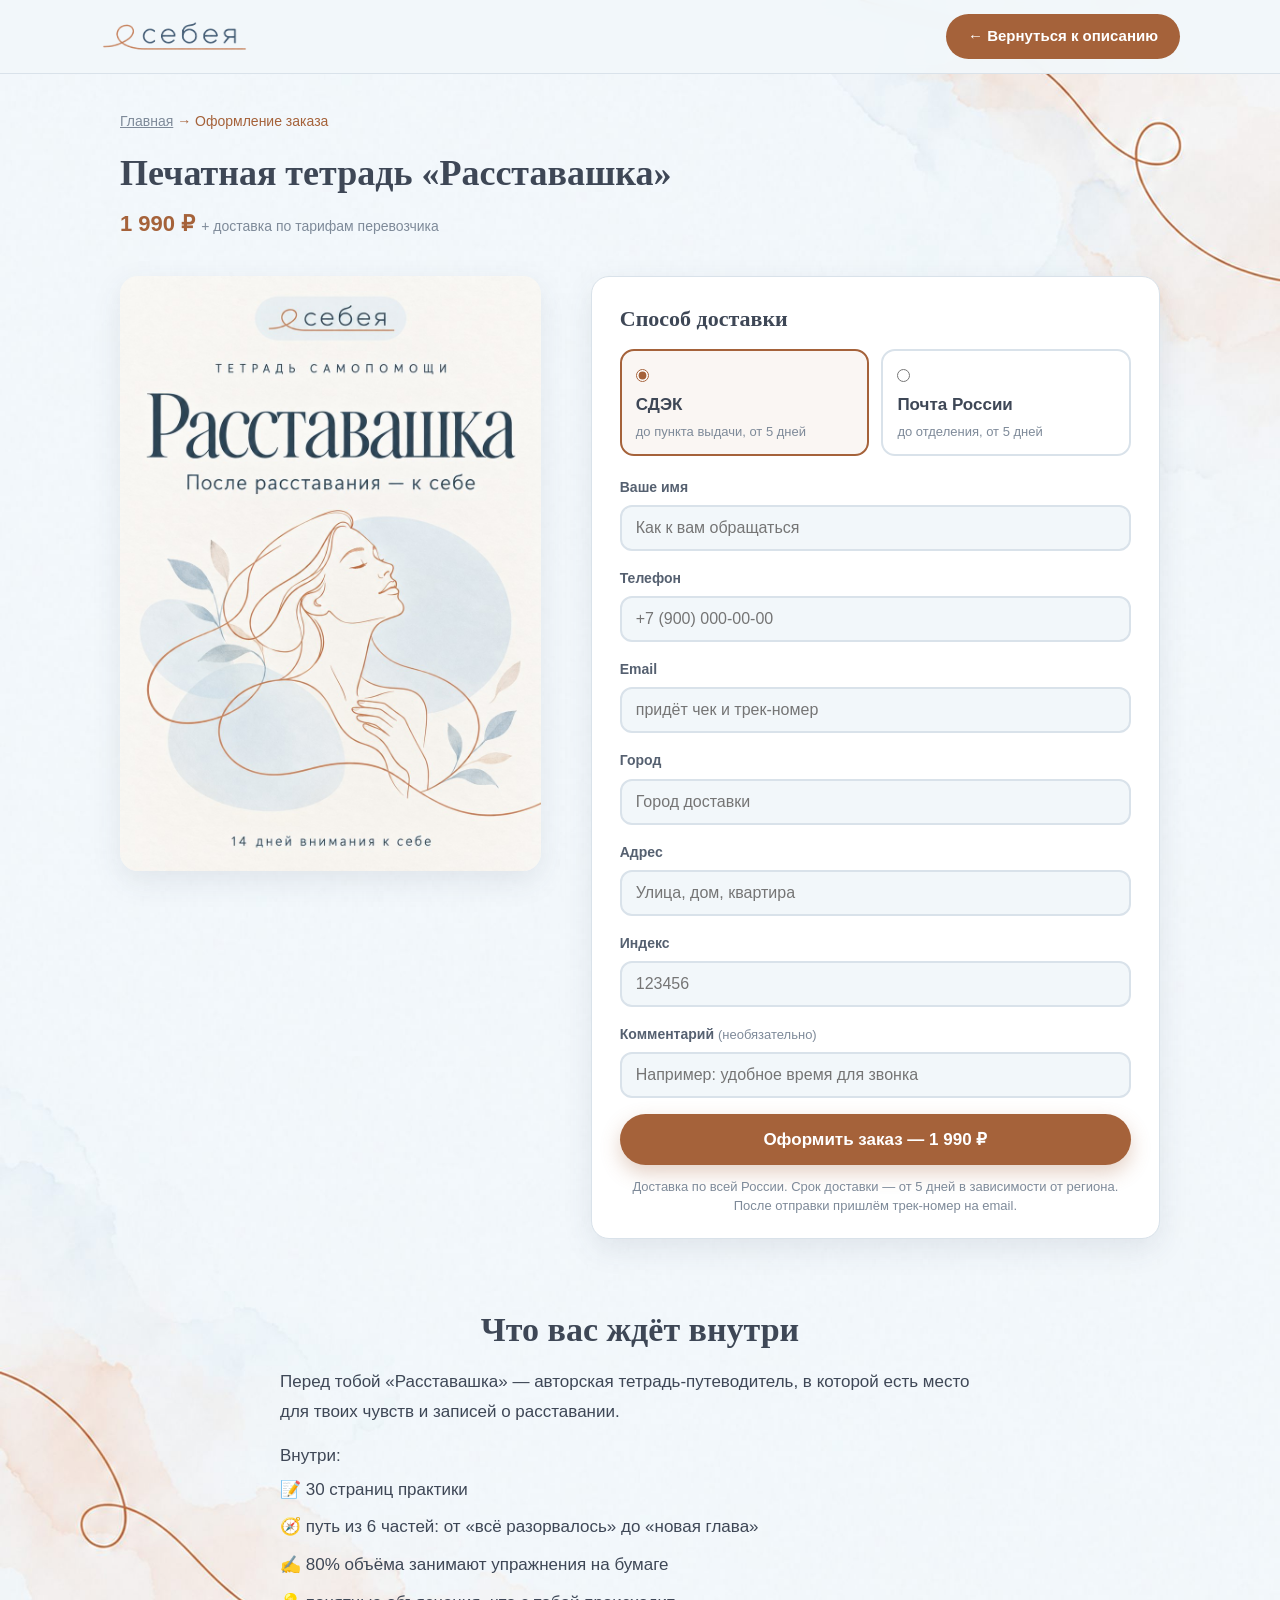
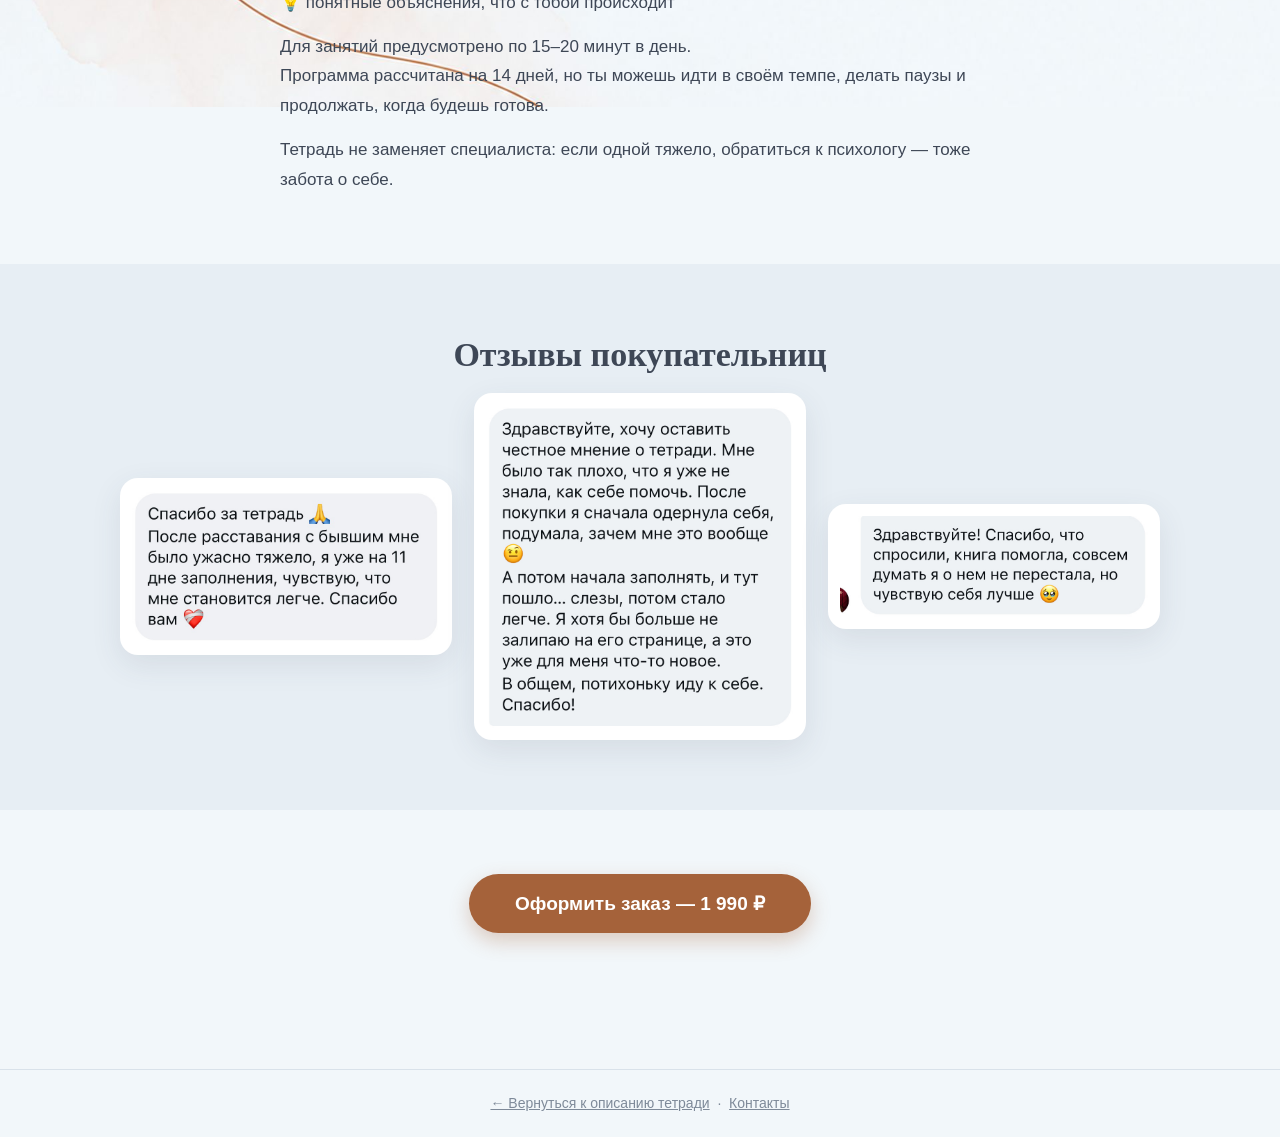
==== commit 850e38a8: "feat: contacts page with sebeya@mail.ru (checkout-notebook.html)" ====
--- a/checkout-notebook.html
+++ b/checkout-notebook.html
@@ -156,7 +156,7 @@
 
   <footer class="checkout-footer">
     <div class="container">
-      <a href="index.html">← Вернуться к описанию тетради</a>
+      <a href="index.html">← Вернуться к описанию тетради</a> &nbsp;·&nbsp; <a href="kontakty.html">Контакты</a>
     </div>
   </footer>
 
--- a/css/checkout.css
+++ b/css/checkout.css
@@ -109,11 +109,24 @@
   font-size: 17px;
   color: var(--text);
   line-height: 1.75;
+  text-align: left; /* десктоп: блок по центру страницы, текст по левому краю */
 }
 .checkout-text p + p { margin-top: 14px; }
-.checkout-text ul { margin: 14px 0 0 22px; }
-.checkout-text li { margin-bottom: 6px; }
 .checkout-text .accent { color: var(--primary); font-weight: bold; }
+
+/* Список «Внутри:» — всегда по левому краю (и в мобильной версии) */
+.checkout-text .inside-head { text-align: left; margin-bottom: 4px; }
+.checkout-text .inside-list {
+  list-style: none;
+  margin: 0 0 14px;
+  padding: 0;
+  text-align: left;
+}
+.checkout-text .inside-list li {
+  margin-bottom: 8px;
+  padding-left: 32px;
+  text-indent: -32px; /* перенос строки выравнивается под текст, а не под эмодзи */
+}
 
 /* ---------- Отзывы: сетка — все три карточки видны сразу ---------- */
 
@@ -170,4 +183,6 @@
   .checkout-title { font-size: 30px; }
   .checkout-form { padding: 20px 18px 16px; }
   .reviews-grid { grid-template-columns: 1fr; }
+  /* мобилка: всё по центру, кроме списка «Внутри:» */
+  .checkout-text { text-align: center; }
 }
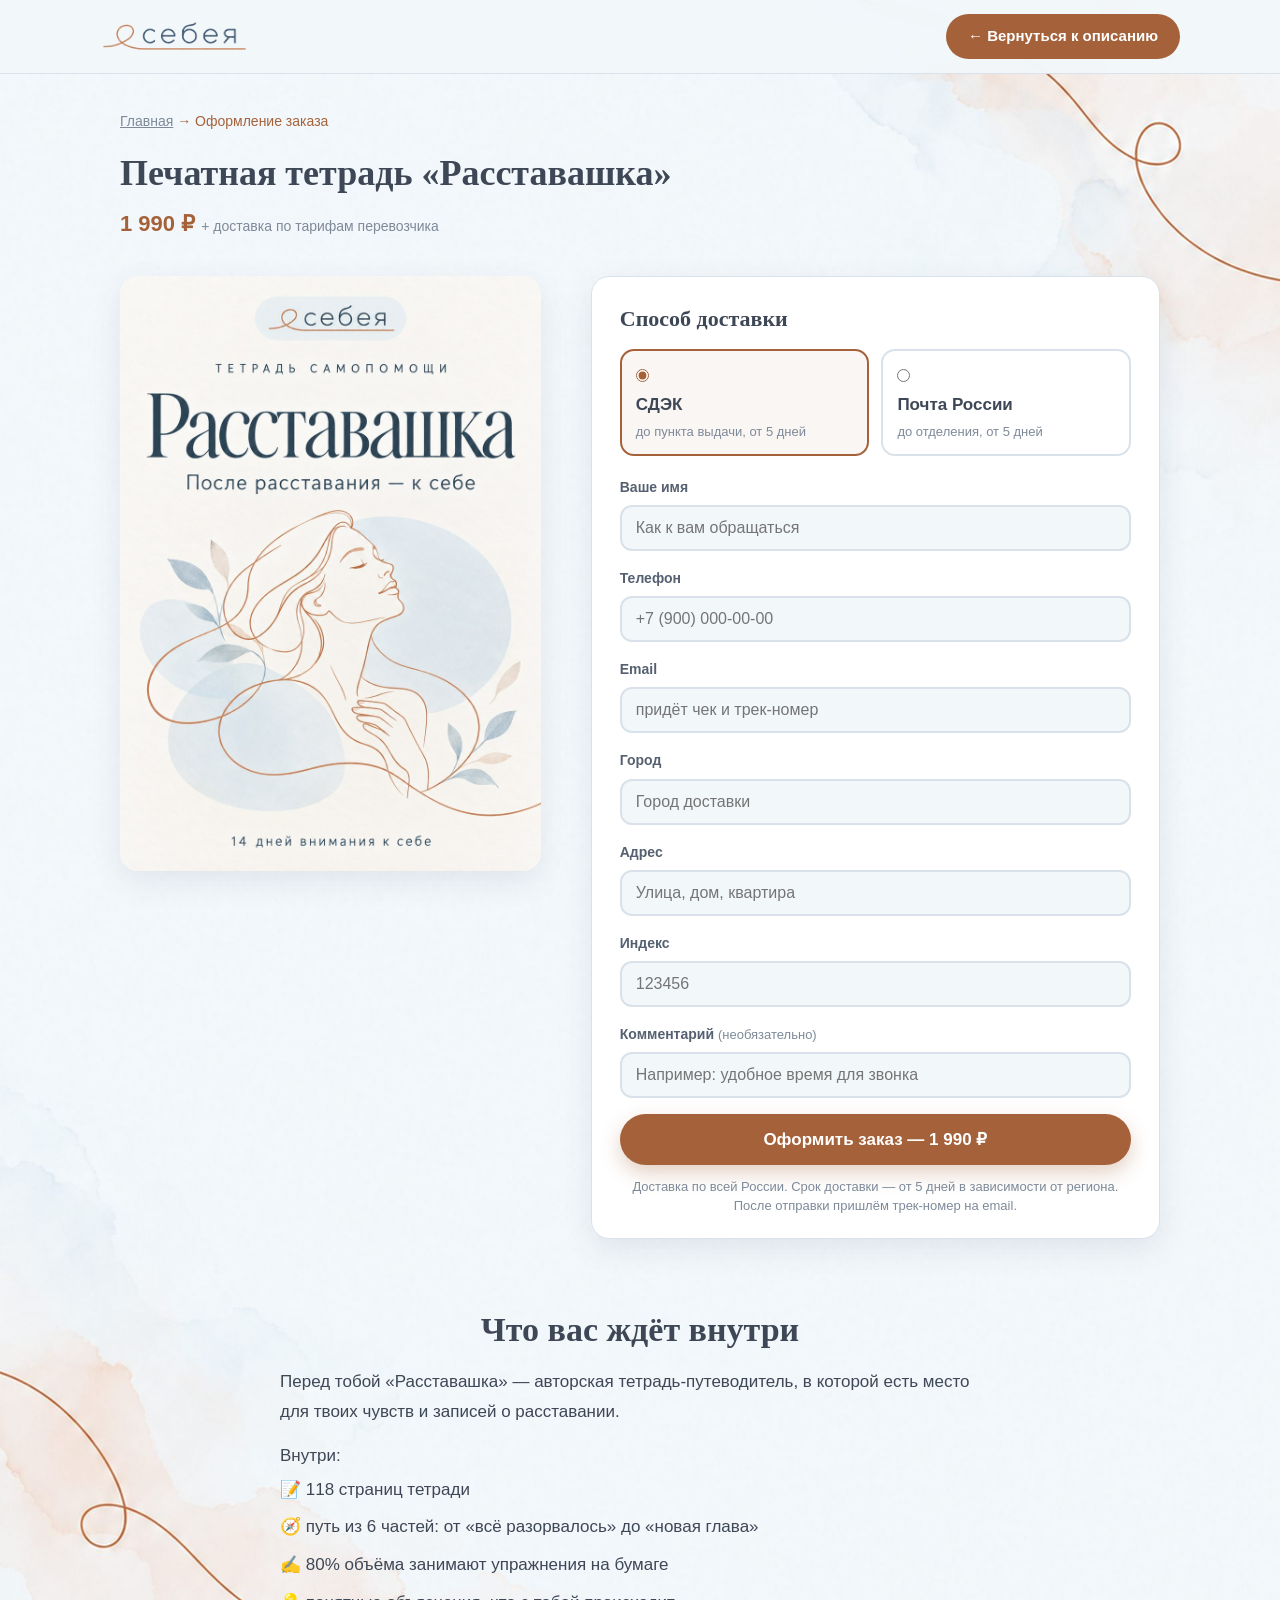
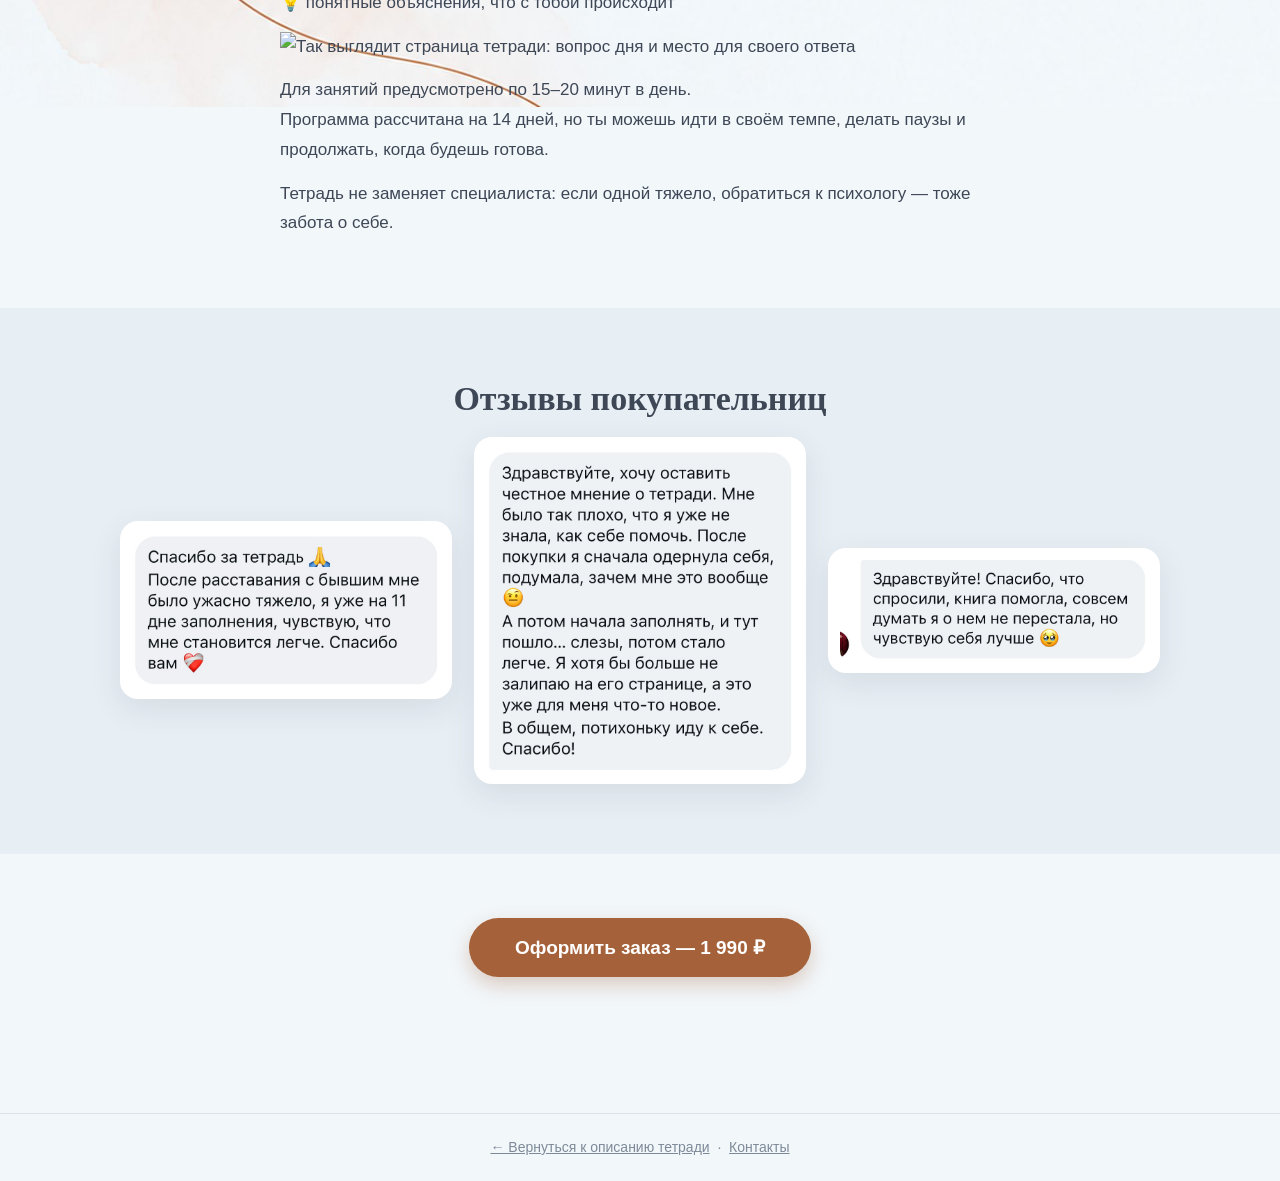
==== commit d9193ec8: "update: 118 pages + product presentation (checkout-notebook.html)" ====
--- a/checkout-notebook.html
+++ b/checkout-notebook.html
@@ -6,7 +6,7 @@
   <title>Оформление заказа — печатная тетрадь «Расставашка» | Себея</title>
   <meta name="description" content="Оформление заказа на печатную тетрадь «Расставашка» — 1 990 ₽. Доставка СДЭК или Почтой России по всей стране.">
   <link rel="stylesheet" href="css/style.css?v=9">
-  <link rel="stylesheet" href="css/checkout.css?v=2">
+  <link rel="stylesheet" href="css/checkout.css?v=3">
   <link rel="icon" type="image/svg+xml" href="img/logo.svg">
 
   <!-- Yandex.Metrika counter -->
@@ -113,11 +113,15 @@
 
           <p class="inside-head">Внутри:</p>
           <ul class="inside-list">
-            <li>📝 30 страниц практики</li>
+            <li>📝 118 страниц тетради</li>
             <li>🧭 путь из 6 частей: от «всё разорвалось» до «новая глава»</li>
             <li>✍️ 80% объёма занимают упражнения на бумаге</li>
             <li>💡 понятные объяснения, что с тобой происходит</li>
           </ul>
+
+          <p class="inside-preview">
+            <img src="img/presentation/presentation-04.jpg" alt="Так выглядит страница тетради: вопрос дня и место для своего ответа">
+          </p>
 
           <p>Для занятий предусмотрено по 15–20 минут в день.<br>Программа рассчитана на 14 дней, но ты можешь идти в своём темпе, делать паузы и продолжать, когда будешь готова.</p>
 
--- a/css/style.css
+++ b/css/style.css
@@ -466,14 +466,61 @@
 }
 .final-cta .btn-ghost:hover { background: rgba(255, 255, 255, 0.12); color: var(--white); }
 
-/* ---------- Подвал ---------- */
+/* ---------- Подвал (тёмный, три колонки) ---------- */
 
 .site-footer {
-  border-top: 1px solid var(--line);
-  padding: 40px 0;
-  color: var(--muted);
+  background: var(--text);
+  padding: 56px 0 44px;
+  color: rgba(242, 247, 250, 0.65);
   font-size: 14px;
 }
+
+.footer-grid {
+  display: grid;
+  grid-template-columns: 1.3fr 1fr 1fr;
+  gap: 44px;
+  align-items: start;
+}
+
+.footer-logo {
+  font-family: Georgia, "Times New Roman", serif;
+  font-size: 30px;
+  color: var(--white);
+  margin-bottom: 4px;
+}
+.footer-tagline {
+  margin: 0 0 20px;
+  color: rgba(242, 247, 250, 0.55);
+  font-size: 15px;
+}
+.footer-copy { font-size: 13px; color: rgba(242, 247, 250, 0.45); margin: 0; }
+
+.footer-col h4 {
+  color: rgba(242, 247, 250, 0.5);
+  font-size: 13px;
+  font-weight: bold;
+  letter-spacing: 1.6px;
+  text-transform: uppercase;
+  margin-bottom: 16px;
+}
+
+.footer-links { display: flex; flex-direction: column; gap: 11px; }
+.footer-links a { color: rgba(242, 247, 250, 0.85); text-decoration: none; font-size: 15px; }
+.footer-links a:hover { color: var(--white); }
+
+.footer-mail {
+  display: block;
+  font-size: 21px;
+  font-weight: bold;
+  color: var(--white);
+  text-decoration: none;
+  word-break: break-all;
+  margin-bottom: 10px;
+}
+.footer-mail:hover { text-decoration: underline; color: var(--white); }
+.footer-note { font-size: 13px; color: rgba(242, 247, 250, 0.55); margin: 0; line-height: 1.55; }
+
+/* Старая структура подвала (страница «Контакты») на тёмном фоне */
 .footer-inner {
   display: flex;
   justify-content: space-between;
@@ -481,9 +528,34 @@
   gap: 20px;
   flex-wrap: wrap;
 }
-.footer-links { display: flex; gap: 22px; }
-.footer-links a { color: var(--muted); text-decoration: none; }
-.footer-links a:hover { color: var(--primary); }
+.footer-inner .footer-links { flex-direction: row; gap: 22px; }
+
+@media (max-width: 780px) {
+  .footer-grid { grid-template-columns: 1fr; gap: 30px; }
+}
+
+/* ---------- Пролистайте тетрадь (карточки презентации) ---------- */
+
+.preview-row {
+  display: flex;
+  gap: 18px;
+  overflow-x: auto;
+  padding: 10px 4px 22px;
+  scroll-snap-type: x mandatory;
+  -webkit-overflow-scrolling: touch;
+}
+.preview-row::-webkit-scrollbar { height: 8px; }
+.preview-row::-webkit-scrollbar-thumb { background: var(--line); border-radius: 4px; }
+
+.preview-card {
+  flex: 0 0 auto;
+  width: 360px;
+  max-width: 84vw;
+  border-radius: var(--radius);
+  box-shadow: var(--shadow);
+  scroll-snap-align: center;
+  background: var(--white);
+}
 
 /* ---------- Уведомления ---------- */
 
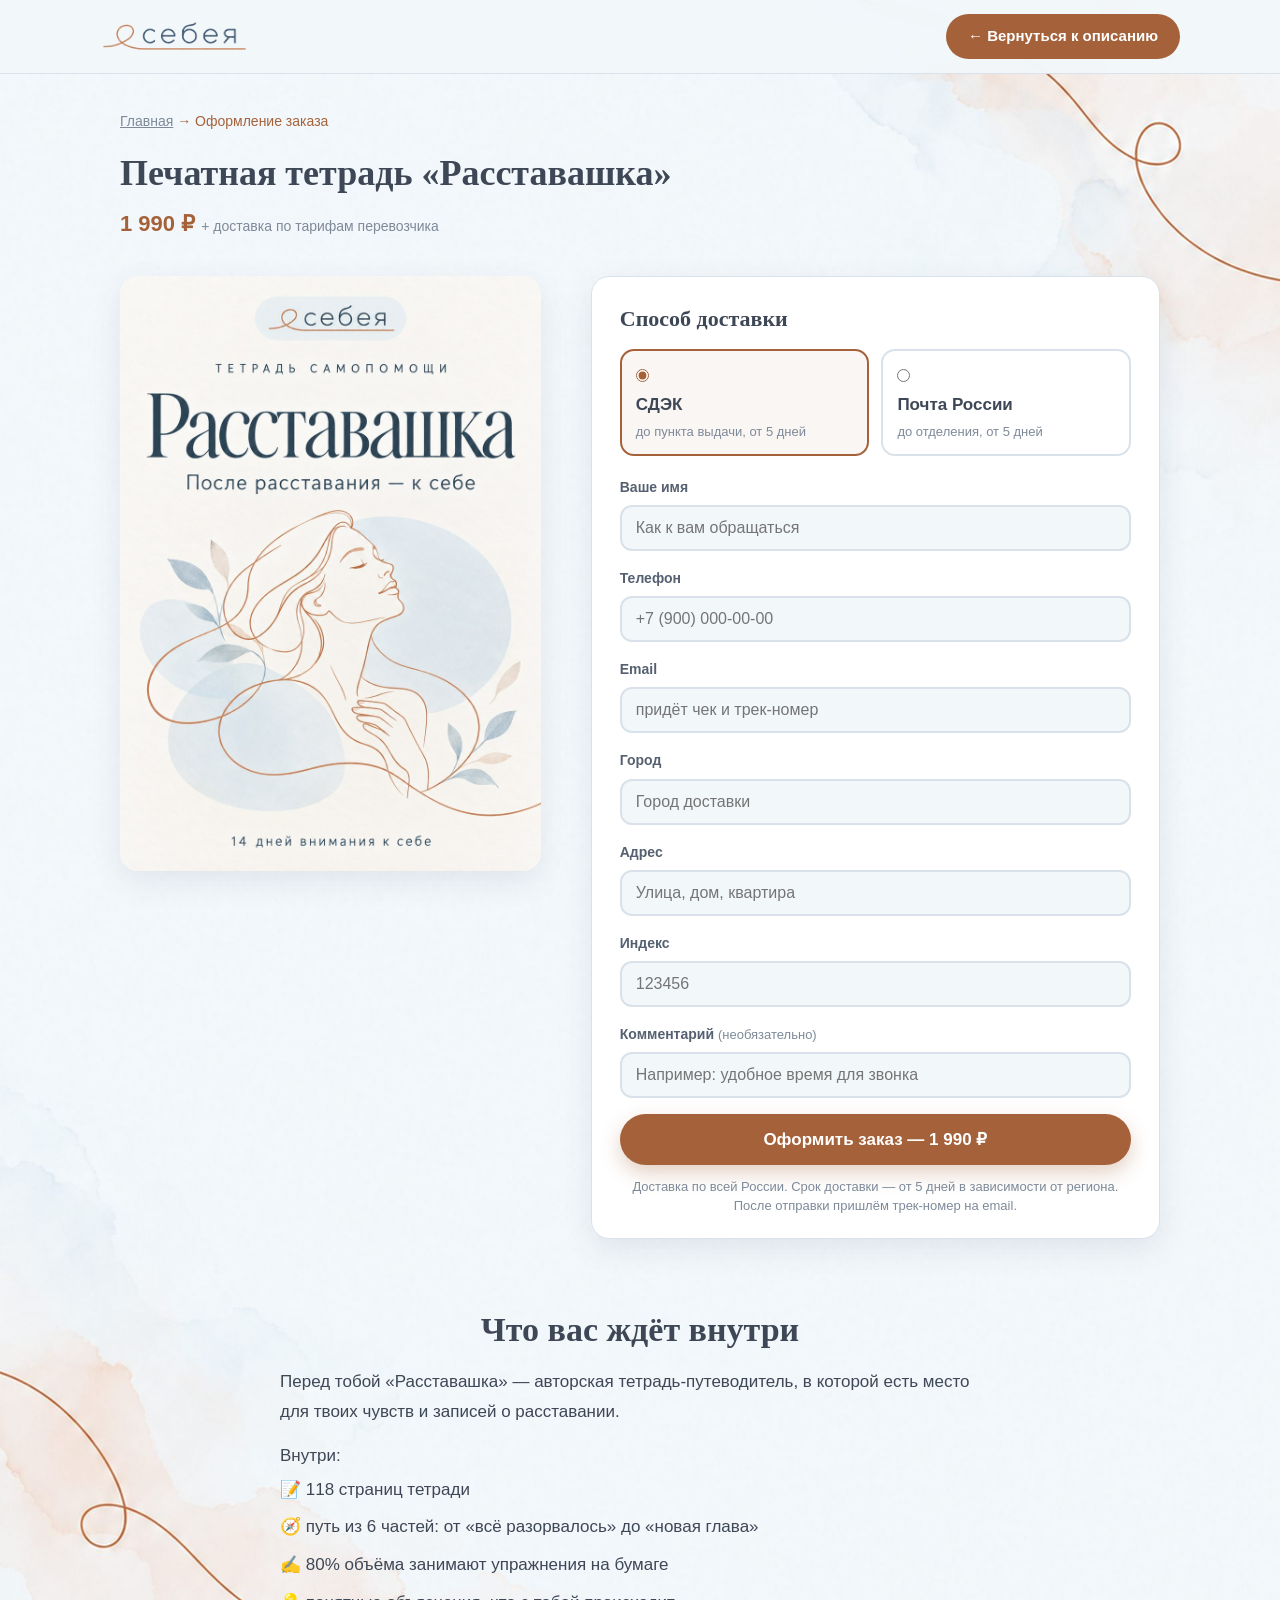
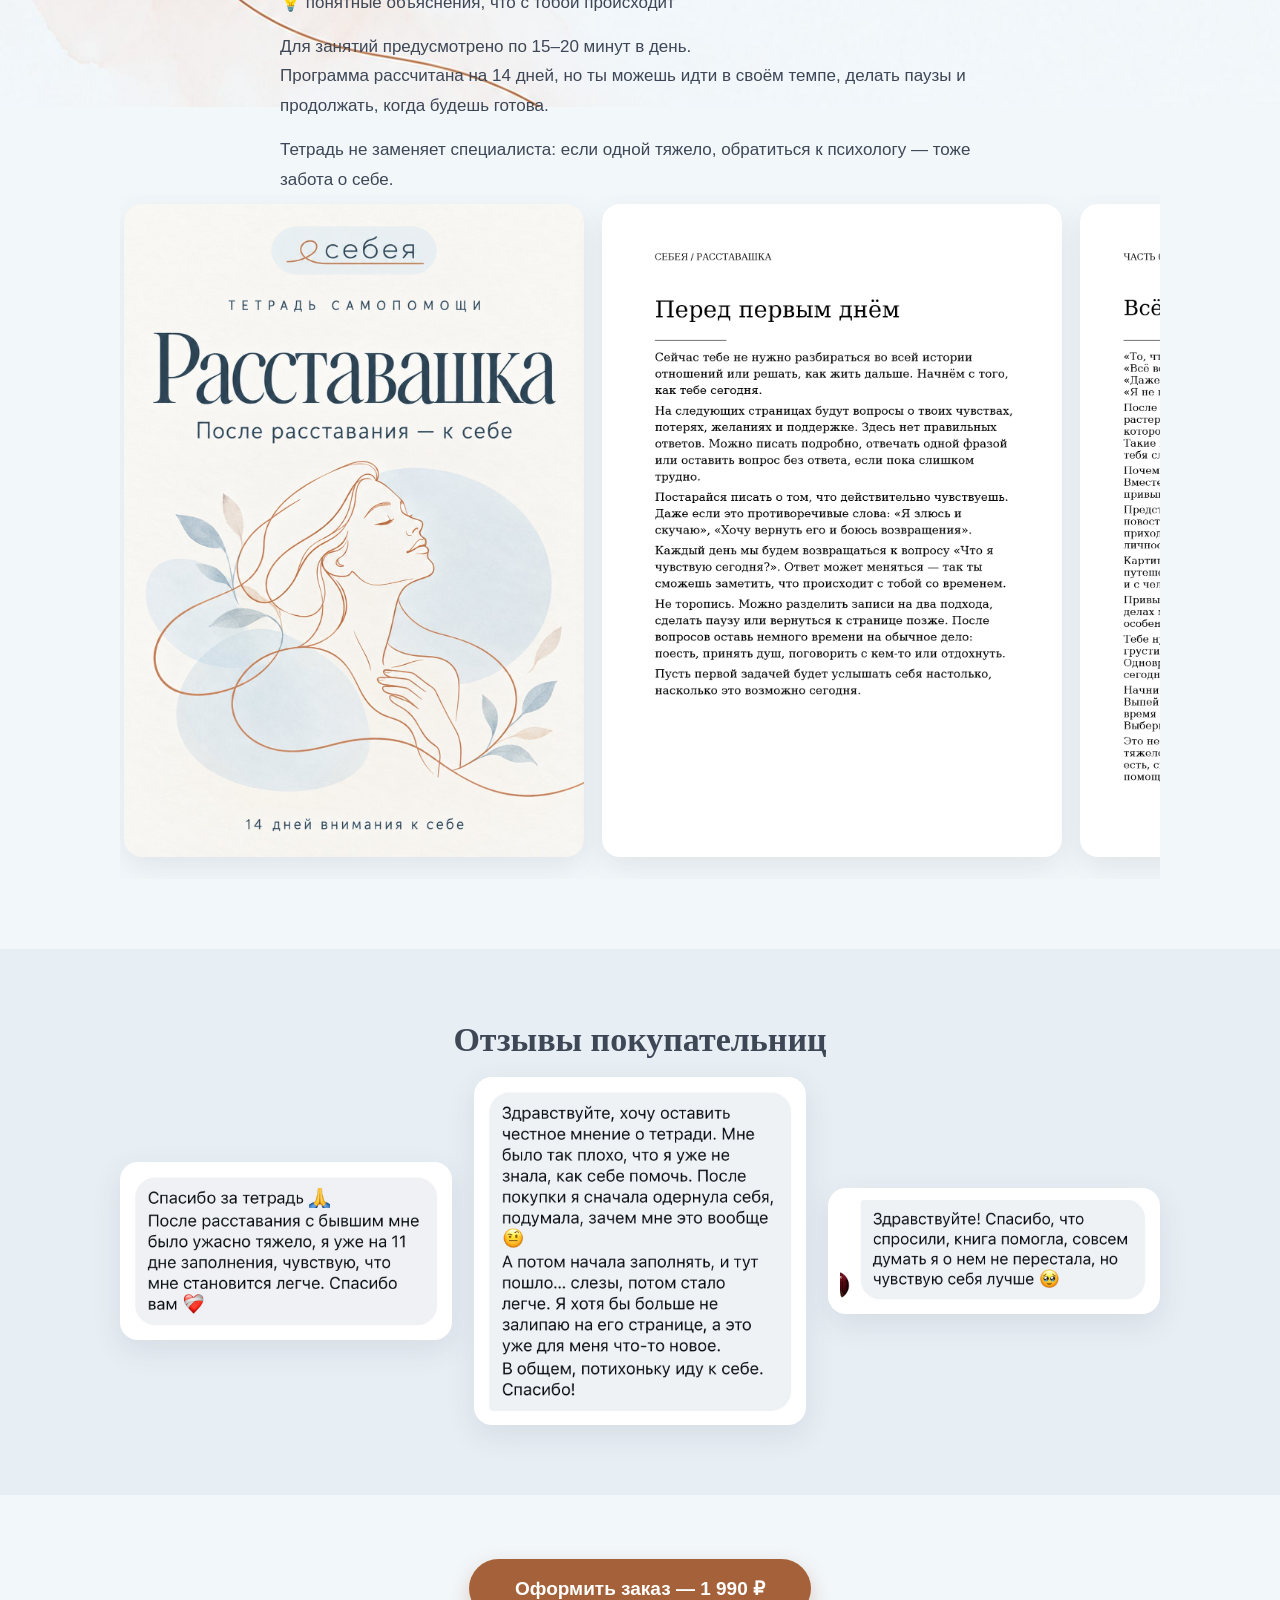
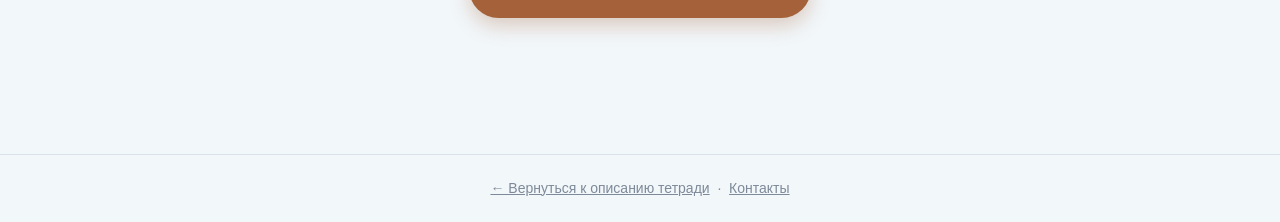
==== commit 2abd62c0: "checkout: replace presentation slide with 7-page free preview (checkout-notebook.html)" ====
--- a/checkout-notebook.html
+++ b/checkout-notebook.html
@@ -5,7 +5,7 @@
   <meta name="viewport" content="width=device-width, initial-scale=1.0">
   <title>Оформление заказа — печатная тетрадь «Расставашка» | Себея</title>
   <meta name="description" content="Оформление заказа на печатную тетрадь «Расставашка» — 1 990 ₽. Доставка СДЭК или Почтой России по всей стране.">
-  <link rel="stylesheet" href="css/style.css?v=9">
+  <link rel="stylesheet" href="css/style.css?v=13">
   <link rel="stylesheet" href="css/checkout.css?v=3">
   <link rel="icon" type="image/svg+xml" href="img/logo.svg">
 
@@ -119,13 +119,19 @@
             <li>💡 понятные объяснения, что с тобой происходит</li>
           </ul>
 
-          <p class="inside-preview">
-            <img src="img/presentation/presentation-04.jpg" alt="Так выглядит страница тетради: вопрос дня и место для своего ответа">
-          </p>
-
           <p>Для занятий предусмотрено по 15–20 минут в день.<br>Программа рассчитана на 14 дней, но ты можешь идти в своём темпе, делать паузы и продолжать, когда будешь готова.</p>
 
           <p>Тетрадь не заменяет специалиста: если одной тяжело, обратиться к психологу — тоже забота о себе.</p>
+        </div>
+
+        <div class="preview-row">
+          <img class="preview-card" src="img/free/free-01.jpg" alt="Обложка тетради «Расставашка»">
+          <img class="preview-card" src="img/free/free-02.png" alt="Себея / Расставашка">
+          <img class="preview-card" src="img/free/free-03.png" alt="Часть 01 — начало пути">
+          <img class="preview-card" src="img/free/free-04.png" alt="День 01 — старт программы">
+          <img class="preview-card" src="img/free/free-05.png" alt="Практика: «Что я чувствую сегодня?»">
+          <img class="preview-card" src="img/free/free-06.png" alt="Практика: «Что сейчас даётся мне тяжелее всего?»">
+          <img class="preview-card" src="img/free/free-07.png" alt="Практика: «Что изменилось в моей повседневной жизни после расставания?»">
         </div>
         </div>
       </section>
--- a/css/style.css
+++ b/css/style.css
@@ -266,7 +266,7 @@
 
 .features-grid {
   display: grid;
-  grid-template-columns: repeat(4, 1fr);
+  grid-template-columns: repeat(3, 1fr);
   gap: 22px;
 }
 .feature {
@@ -388,7 +388,24 @@
 
 /* ---------- Отзывы ---------- */
 
-.reviews-grid { display: grid; grid-template-columns: repeat(3, 1fr); gap: 22px; }
+.reviews-grid { display: grid; grid-template-columns: repeat(3, 1fr); gap: 22px; align-items: center; }
+
+/* Карточки реальных отзывов (скрины, как на чекаутах) */
+.review-card {
+  background: var(--white);
+  border-radius: var(--radius);
+  box-shadow: var(--shadow);
+  padding: 12px;
+  margin: 0;
+  display: flex;
+  flex-direction: column;
+}
+.review-card img {
+  width: 100%;
+  height: auto;
+  border-radius: 10px;
+  display: block;
+}
 .review {
   background: var(--white);
   border-radius: var(--radius);
@@ -549,12 +566,17 @@
 
 .preview-card {
   flex: 0 0 auto;
-  width: 360px;
-  max-width: 84vw;
+  width: 460px;
+  max-width: 88vw;
   border-radius: var(--radius);
   box-shadow: var(--shadow);
   scroll-snap-align: center;
   background: var(--white);
+}
+
+.preview-actions {
+  text-align: center;
+  margin-top: 26px;
 }
 
 /* ---------- Уведомления ---------- */
--- a/css/checkout.css
+++ b/css/checkout.css
@@ -127,6 +127,16 @@
   padding-left: 32px;
   text-indent: -32px; /* перенос строки выравнивается под текст, а не под эмодзи */
 }
+.checkout-text .inside-preview {
+  text-align: center;
+  margin: 18px 0 8px;
+}
+.checkout-text .inside-preview img {
+  max-width: 420px;
+  width: 100%;
+  border-radius: 12px;
+  box-shadow: var(--shadow);
+}
 
 /* ---------- Отзывы: сетка — все три карточки видны сразу ---------- */
 
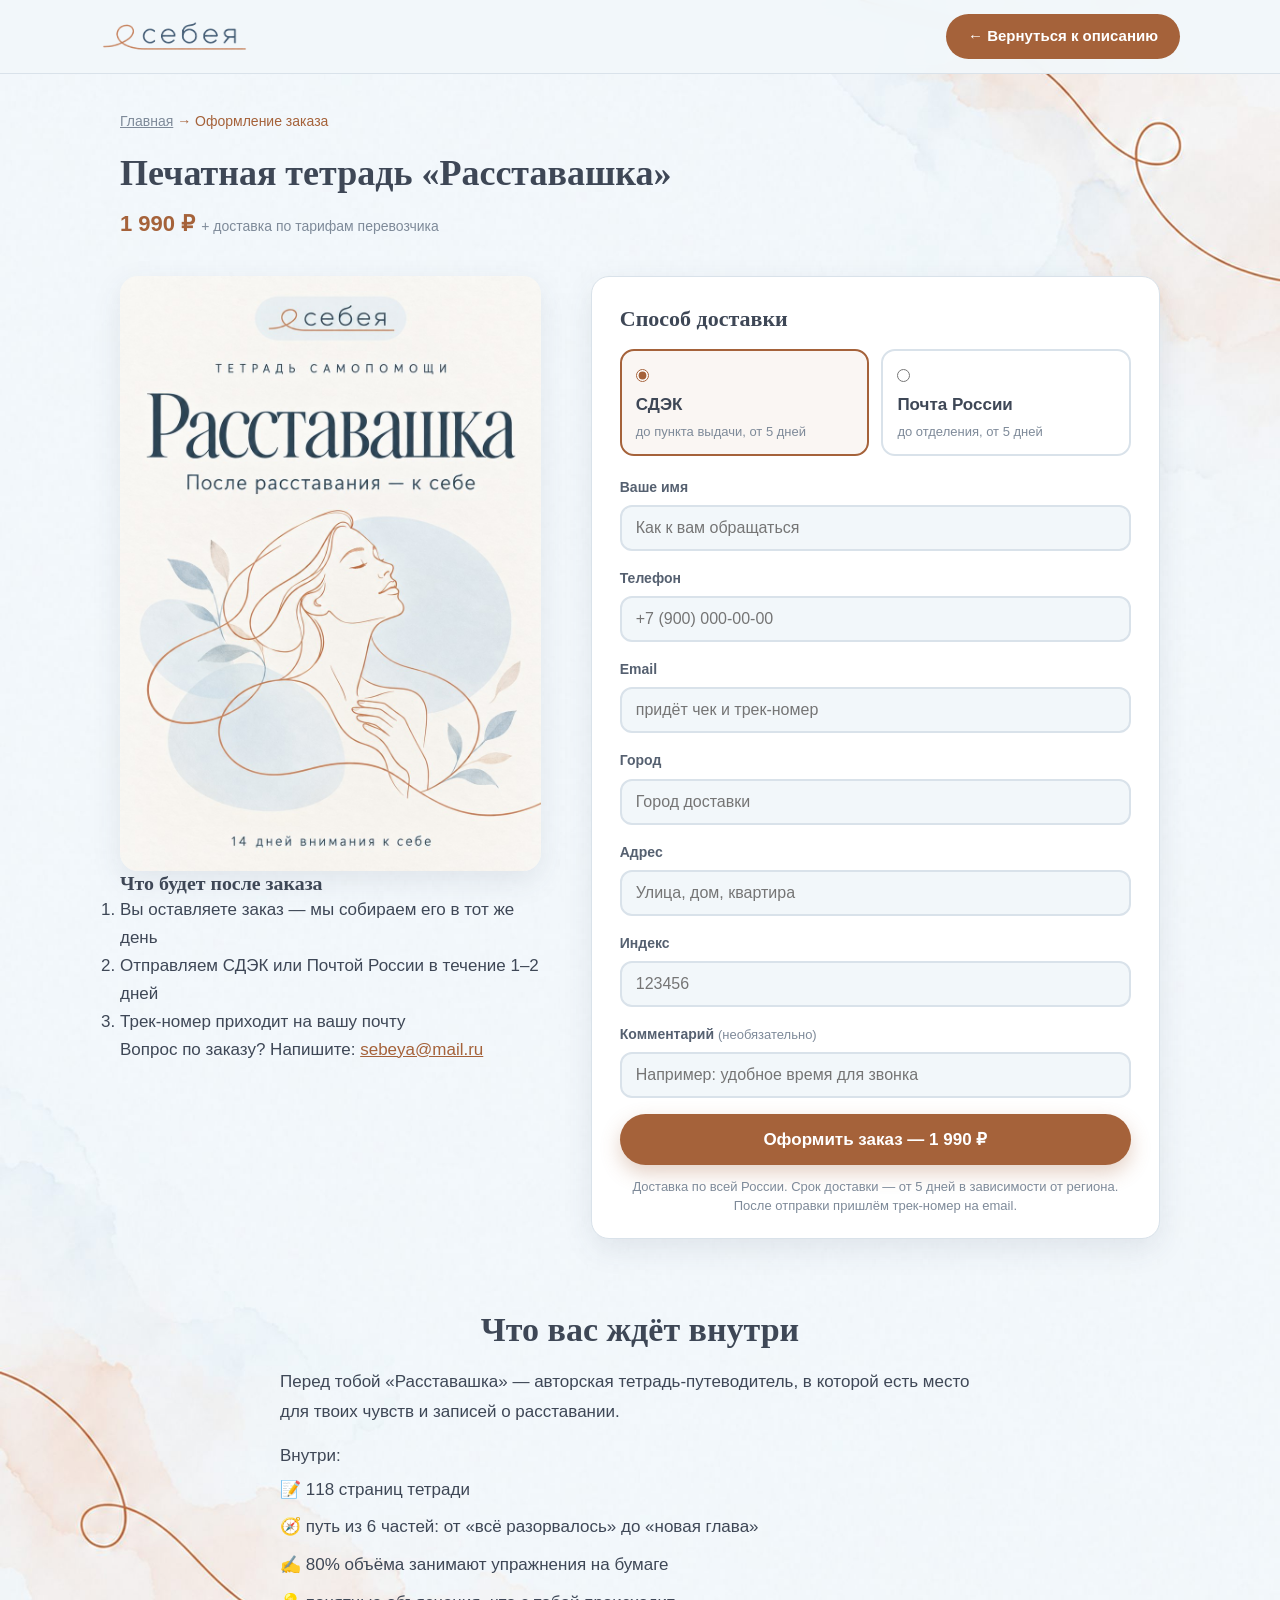
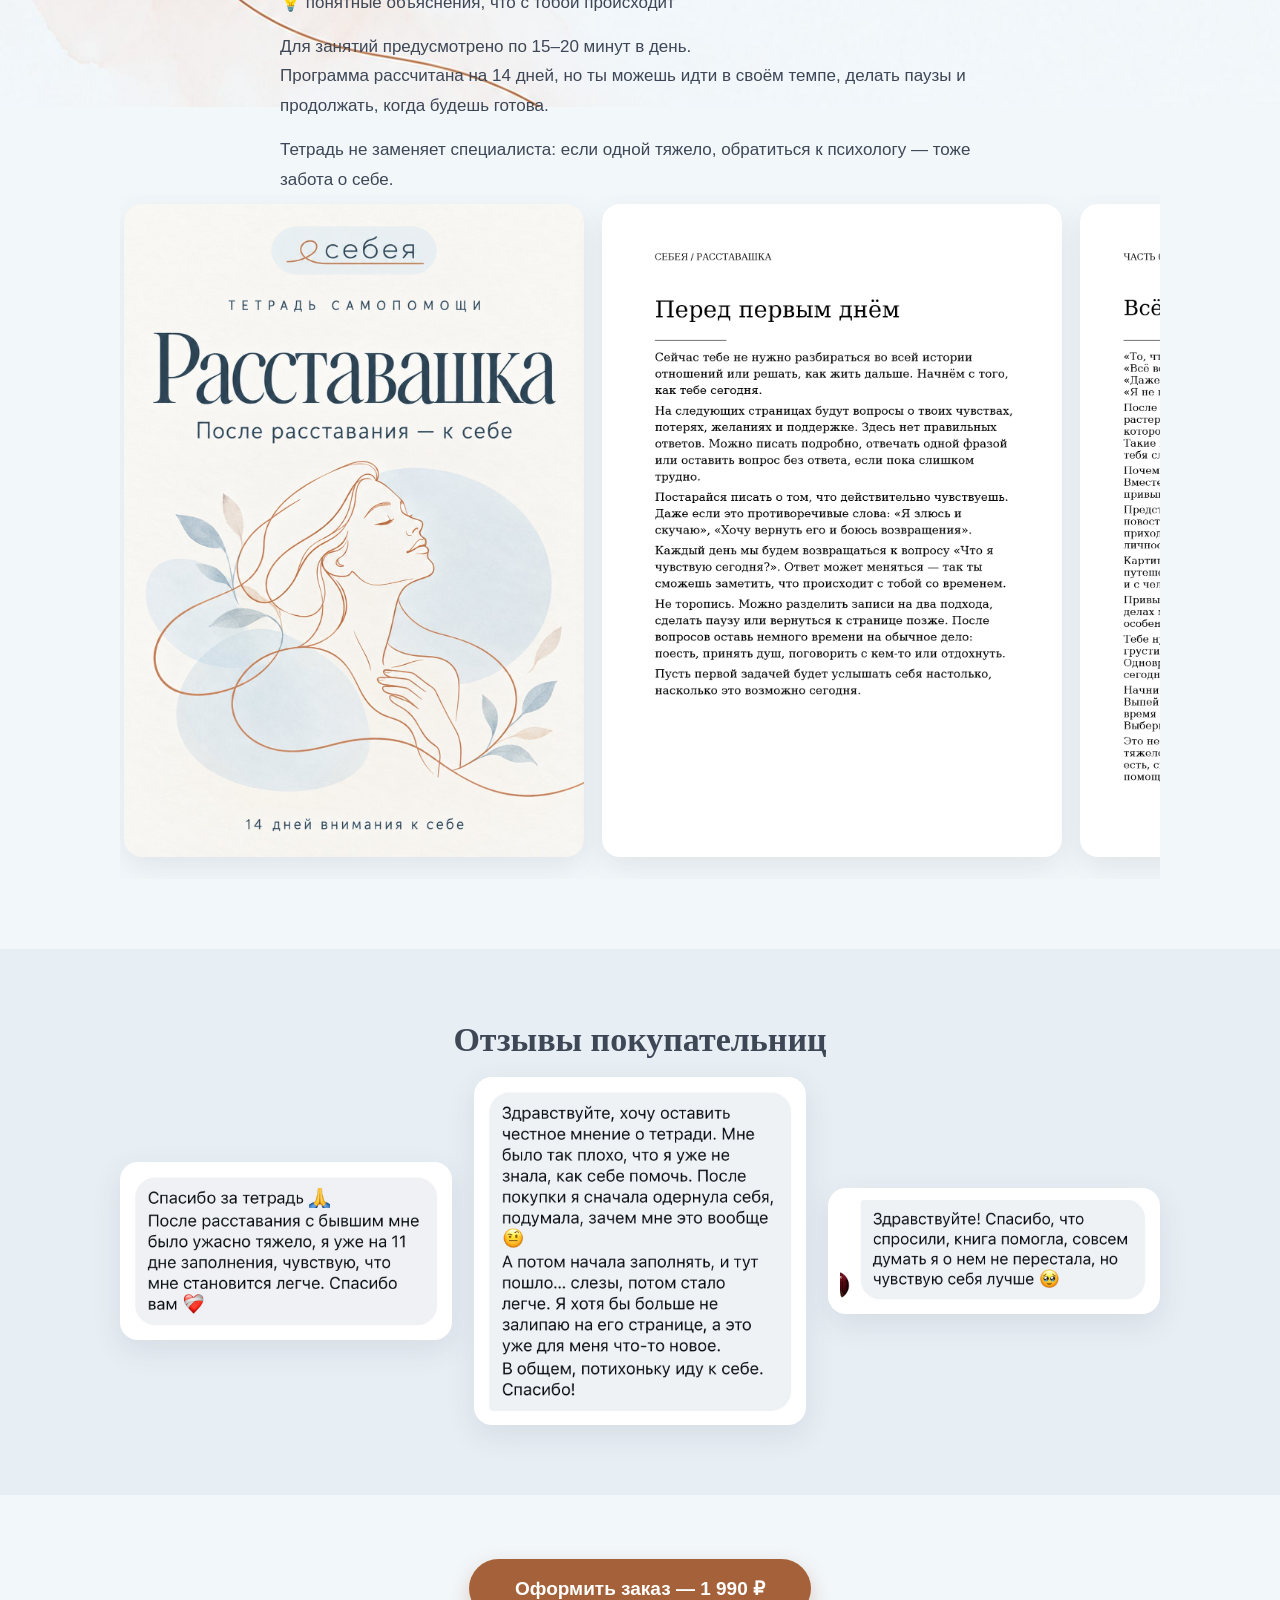
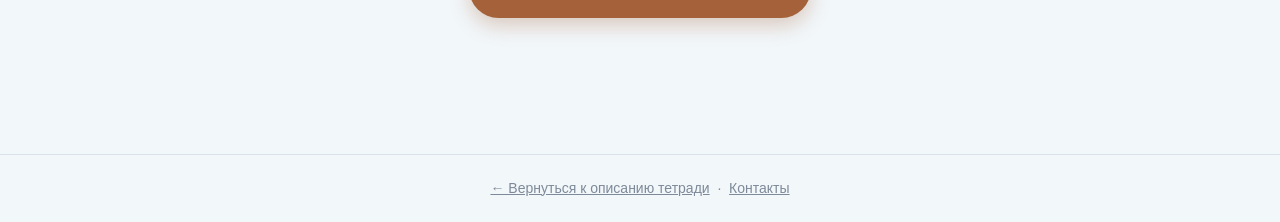
==== commit 9c153514: "checkout: full-width text + after-order block under cover (checkout-notebook.html)" ====
--- a/checkout-notebook.html
+++ b/checkout-notebook.html
@@ -6,7 +6,7 @@
   <title>Оформление заказа — печатная тетрадь «Расставашка» | Себея</title>
   <meta name="description" content="Оформление заказа на печатную тетрадь «Расставашка» — 1 990 ₽. Доставка СДЭК или Почтой России по всей стране.">
   <link rel="stylesheet" href="css/style.css?v=13">
-  <link rel="stylesheet" href="css/checkout.css?v=3">
+  <link rel="stylesheet" href="css/checkout.css?v=4">
   <link rel="icon" type="image/svg+xml" href="img/logo.svg">
 
   <!-- Yandex.Metrika counter -->
@@ -43,6 +43,16 @@
         <!-- Слева: обложка -->
         <div class="checkout-cover">
           <img src="img/cover.jpg" alt="Обложка печатной тетради «Расставашка» — «Бережно пережить расставание и вернуться к себе»">
+
+          <div class="checkout-after">
+            <h3>Что будет после заказа</h3>
+            <ol>
+              <li>Вы оставляете заказ — мы собираем его в тот же день</li>
+              <li>Отправляем СДЭК или Почтой России в течение 1–2 дней</li>
+              <li>Трек-номер приходит на вашу почту</li>
+            </ol>
+            <p class="after-mail">Вопрос по заказу? Напишите: <a href="mailto:sebeya@mail.ru">sebeya@mail.ru</a></p>
+          </div>
         </div>
 
         <!-- Справа: форма заказа -->
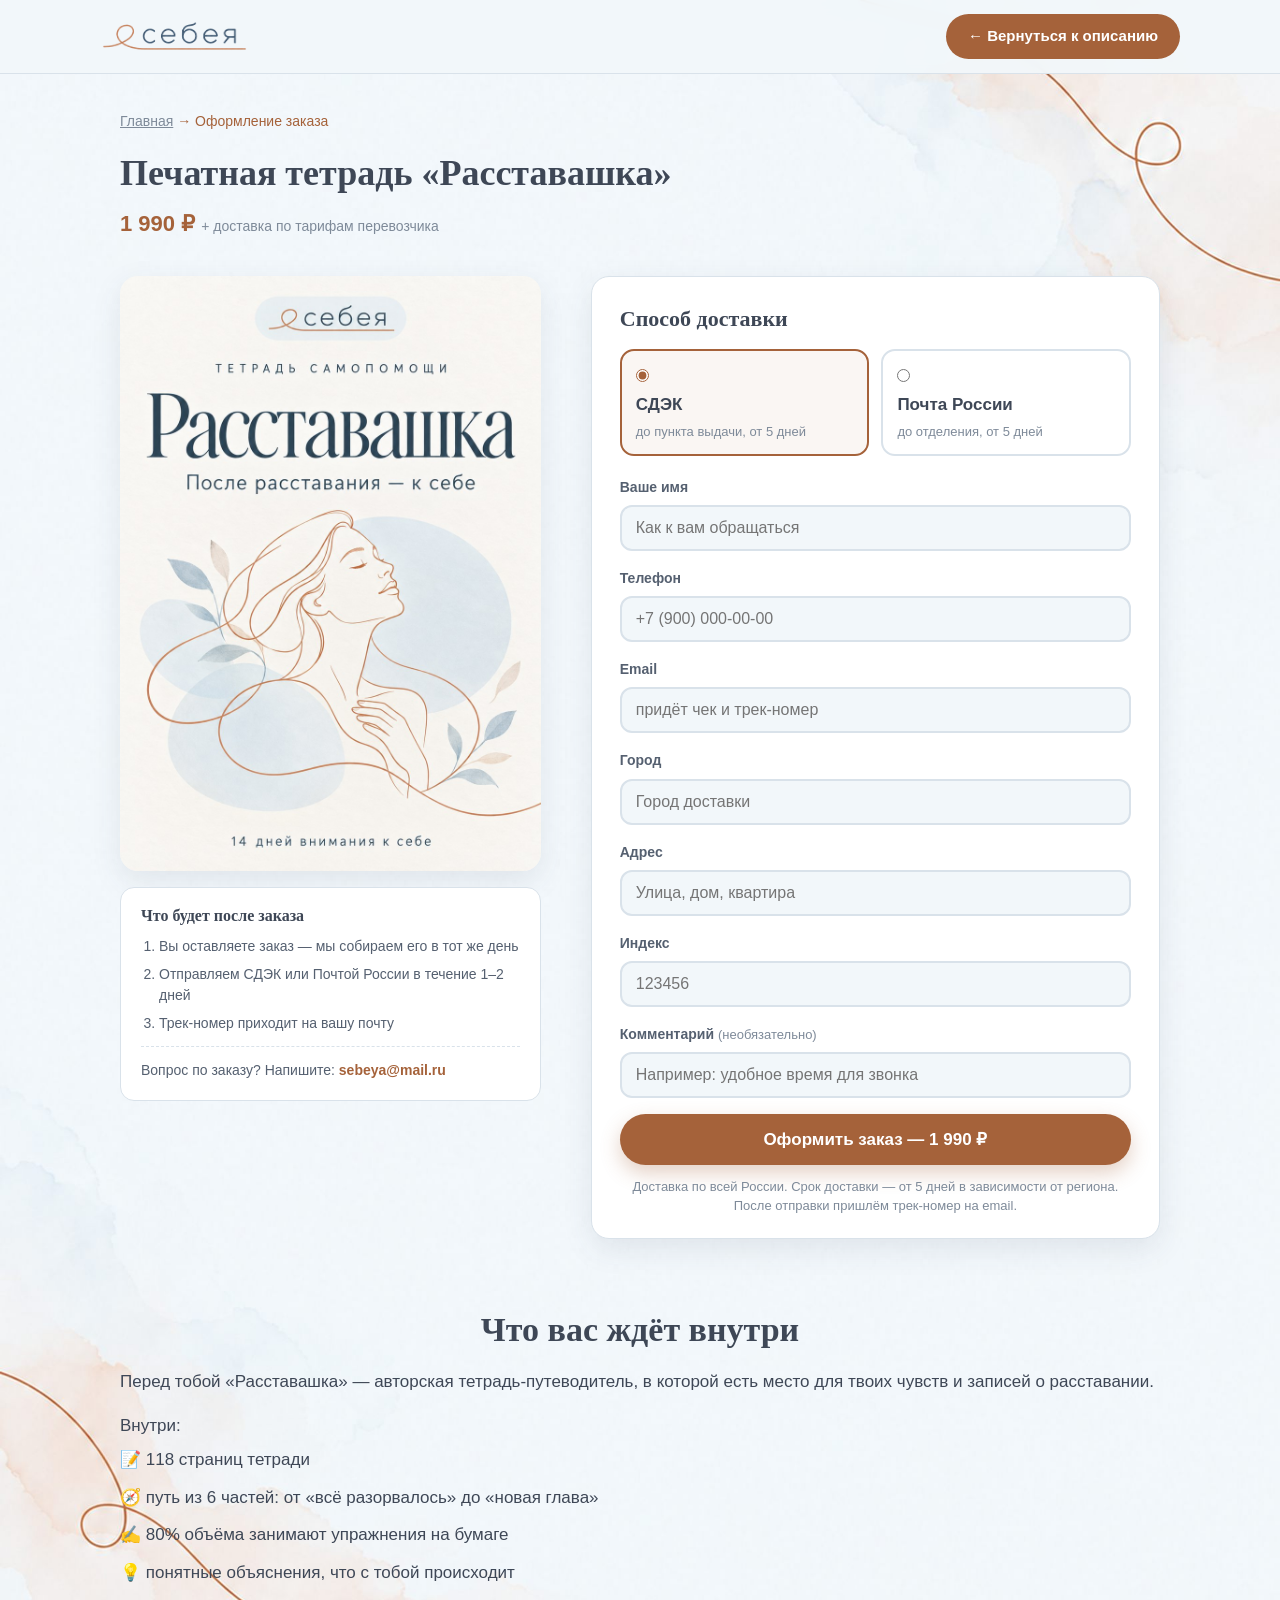
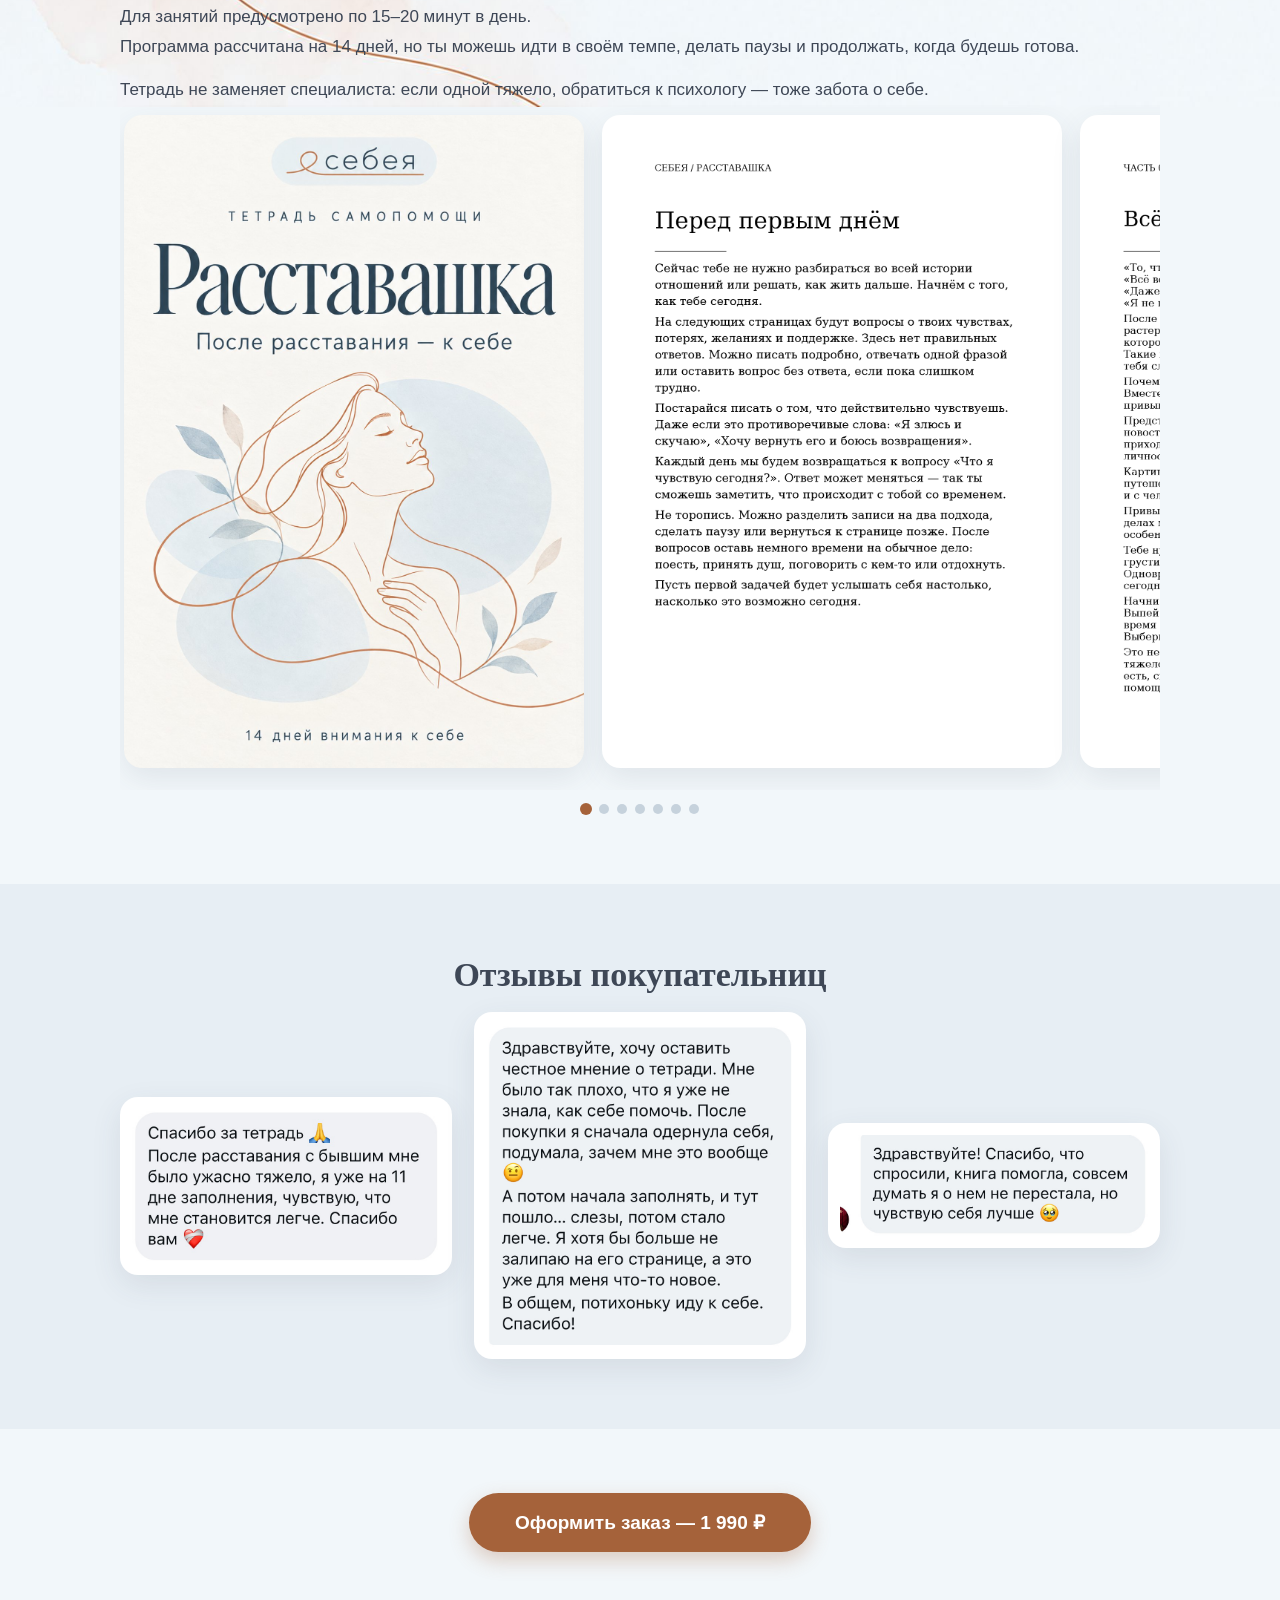
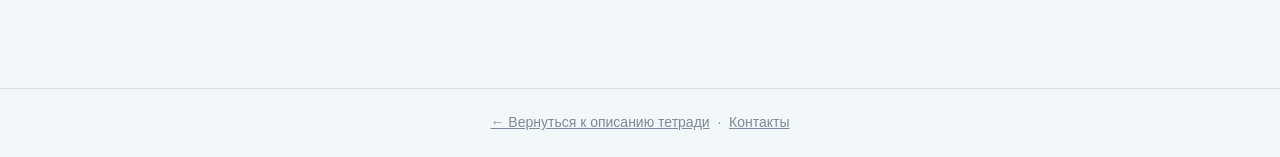
==== commit a0dc4ce2: "feat: carousel dots under preview rows (checkout-notebook.html)" ====
--- a/checkout-notebook.html
+++ b/checkout-notebook.html
@@ -5,7 +5,7 @@
   <meta name="viewport" content="width=device-width, initial-scale=1.0">
   <title>Оформление заказа — печатная тетрадь «Расставашка» | Себея</title>
   <meta name="description" content="Оформление заказа на печатную тетрадь «Расставашка» — 1 990 ₽. Доставка СДЭК или Почтой России по всей стране.">
-  <link rel="stylesheet" href="css/style.css?v=13">
+  <link rel="stylesheet" href="css/style.css?v=15">
   <link rel="stylesheet" href="css/checkout.css?v=4">
   <link rel="icon" type="image/svg+xml" href="img/logo.svg">
 
@@ -180,7 +180,7 @@
     </div>
   </footer>
 
-  <script src="js/main.js?v=10"></script>
+  <script src="js/main.js?v=12"></script>
   <script src="js/checkout.js?v=2"></script>
 </body>
 </html>
--- a/css/style.css
+++ b/css/style.css
@@ -132,6 +132,21 @@
 }
 .header-cta:hover { background: var(--primary-dark); color: var(--white); transform: translateY(-1px); }
 
+/* Кнопка-гамбургер (видна только на телефоне) */
+.nav-toggle {
+  display: none;
+  width: 42px;
+  height: 42px;
+  border: 2px solid var(--primary);
+  border-radius: 12px;
+  background: transparent;
+  color: var(--primary);
+  font-size: 18px;
+  line-height: 1;
+  cursor: pointer;
+  flex-shrink: 0;
+}
+
 /* ---------- Hero ---------- */
 
 .hero { padding: 70px 0 80px; }
@@ -579,6 +594,26 @@
   margin-top: 26px;
 }
 
+/* Точки-«страницы» под пролистыванием: активная — медная, будущие — бледные */
+.preview-dots {
+  display: flex;
+  justify-content: center;
+  gap: 8px;
+  margin-top: 14px;
+}
+.preview-dots .dot {
+  width: 10px;
+  height: 10px;
+  padding: 0;
+  border: none;
+  border-radius: 50%;
+  background: #C6D2DC;
+  cursor: pointer;
+  transition: background 0.2s, transform 0.2s;
+}
+.preview-dots .dot.seen { background: #9FAFBD; }
+.preview-dots .dot.active { background: var(--primary); transform: scale(1.2); }
+
 /* ---------- Уведомления ---------- */
 
 .toast {
@@ -602,7 +637,7 @@
 /* ---------- Адаптивность ---------- */
 
 @media (max-width: 900px) {
-  .hero-grid { grid-template-columns: 1fr; }
+  .hero-grid { grid-template-columns: 1fr; gap: 28px; }
   .hero h1 { font-size: 34px; }
   .pains-grid, .features-grid, .reviews-grid, .steps, .plan-cards, .compare-grid { grid-template-columns: 1fr 1fr; }
   .parts { grid-template-columns: 1fr; }
@@ -610,15 +645,41 @@
 
 @media (max-width: 560px) {
   .pains-grid, .features-grid, .reviews-grid, .steps, .plan-cards, .compare-grid { grid-template-columns: 1fr; }
+  .compare-gain { gap: 14px; }
+
+  /* Шапка на телефоне: гамбургер вместо меню */
   .main-nav { display: none; }
-  .compare-gain { gap: 14px; }
-
-  /* Шапка на телефоне: просторные отступы от краёв экрана */
+  .nav-toggle { display: block; }
+  .main-nav.open {
+    display: flex;
+    flex-direction: column;
+    position: absolute;
+    top: 100%;
+    left: 0;
+    right: 0;
+    background: var(--white);
+    padding: 8px 24px 18px;
+    gap: 16px;
+    border-bottom: 1px solid var(--line);
+    box-shadow: var(--shadow);
+    z-index: 60;
+  }
+  .main-nav.open a { font-size: 17px; }
+
   .site-header .container { padding: 0 24px; }
   .header-inner { padding: 10px 0; }
   .logo img { height: 24px; }
   .header-cta { padding: 8px 14px; font-size: 13px; }
 
-  /* Плашка-подпись: текст по центру, на двух строках */
-  .eyebrow { display: block; text-align: center; }
-}
+  /* Первый экран телефона: кнопки и край обложки видны без прокрутки */
+  .hero { padding: 26px 0 34px; }
+  .hero h1 { font-size: 24px; margin-bottom: 10px; }
+  .lead { font-size: 14px; line-height: 1.55; margin-bottom: 16px; }
+  .hero-actions { gap: 10px; margin-bottom: 10px; }
+  .hero-actions .btn { flex: 1 1 auto; padding: 13px 14px; font-size: 14.5px; }
+  .hero-note { font-size: 12px; margin-bottom: 0; }
+  .hero-image img { margin-top: 2px; }
+
+  /* Плашка-подпись: текст по центру, компактно */
+  .eyebrow { display: block; text-align: center; font-size: 11px; padding: 5px 12px; letter-spacing: 1.4px; margin-bottom: 12px; }
+}
--- a/css/checkout.css
+++ b/css/checkout.css
@@ -104,12 +104,12 @@
 /* ---------- Текст «что вас ждёт» ---------- */
 
 .checkout-text {
-  max-width: 720px;
+  max-width: none;
   margin: 0 auto;
   font-size: 17px;
   color: var(--text);
   line-height: 1.75;
-  text-align: left; /* десктоп: блок по центру страницы, текст по левому краю */
+  text-align: left; /* текст на всю ширину контейнера, по левому краю */
 }
 .checkout-text p + p { margin-top: 14px; }
 .checkout-text .accent { color: var(--primary); font-weight: bold; }
@@ -137,6 +137,32 @@
   border-radius: 12px;
   box-shadow: var(--shadow);
 }
+
+/* ---------- Блок «Что будет после заказа» (под обложкой на печати) ---------- */
+
+.checkout-after {
+  margin-top: 16px;
+  background: var(--white);
+  border: 1px solid var(--line);
+  border-radius: 14px;
+  padding: 18px 20px;
+  font-size: 14px;
+  color: var(--secondary);
+}
+.checkout-after h3 {
+  font-size: 16px;
+  margin-bottom: 10px;
+  color: var(--text);
+}
+.checkout-after ol { margin: 0; padding-left: 18px; }
+.checkout-after li { margin-bottom: 7px; line-height: 1.5; }
+.checkout-after li:last-child { margin-bottom: 0; }
+.checkout-after .after-mail {
+  margin-top: 12px;
+  padding-top: 12px;
+  border-top: 1px dashed var(--line);
+}
+.checkout-after .after-mail a { color: var(--primary); font-weight: bold; text-decoration: none; }
 
 /* ---------- Отзывы: сетка — все три карточки видны сразу ---------- */
 
